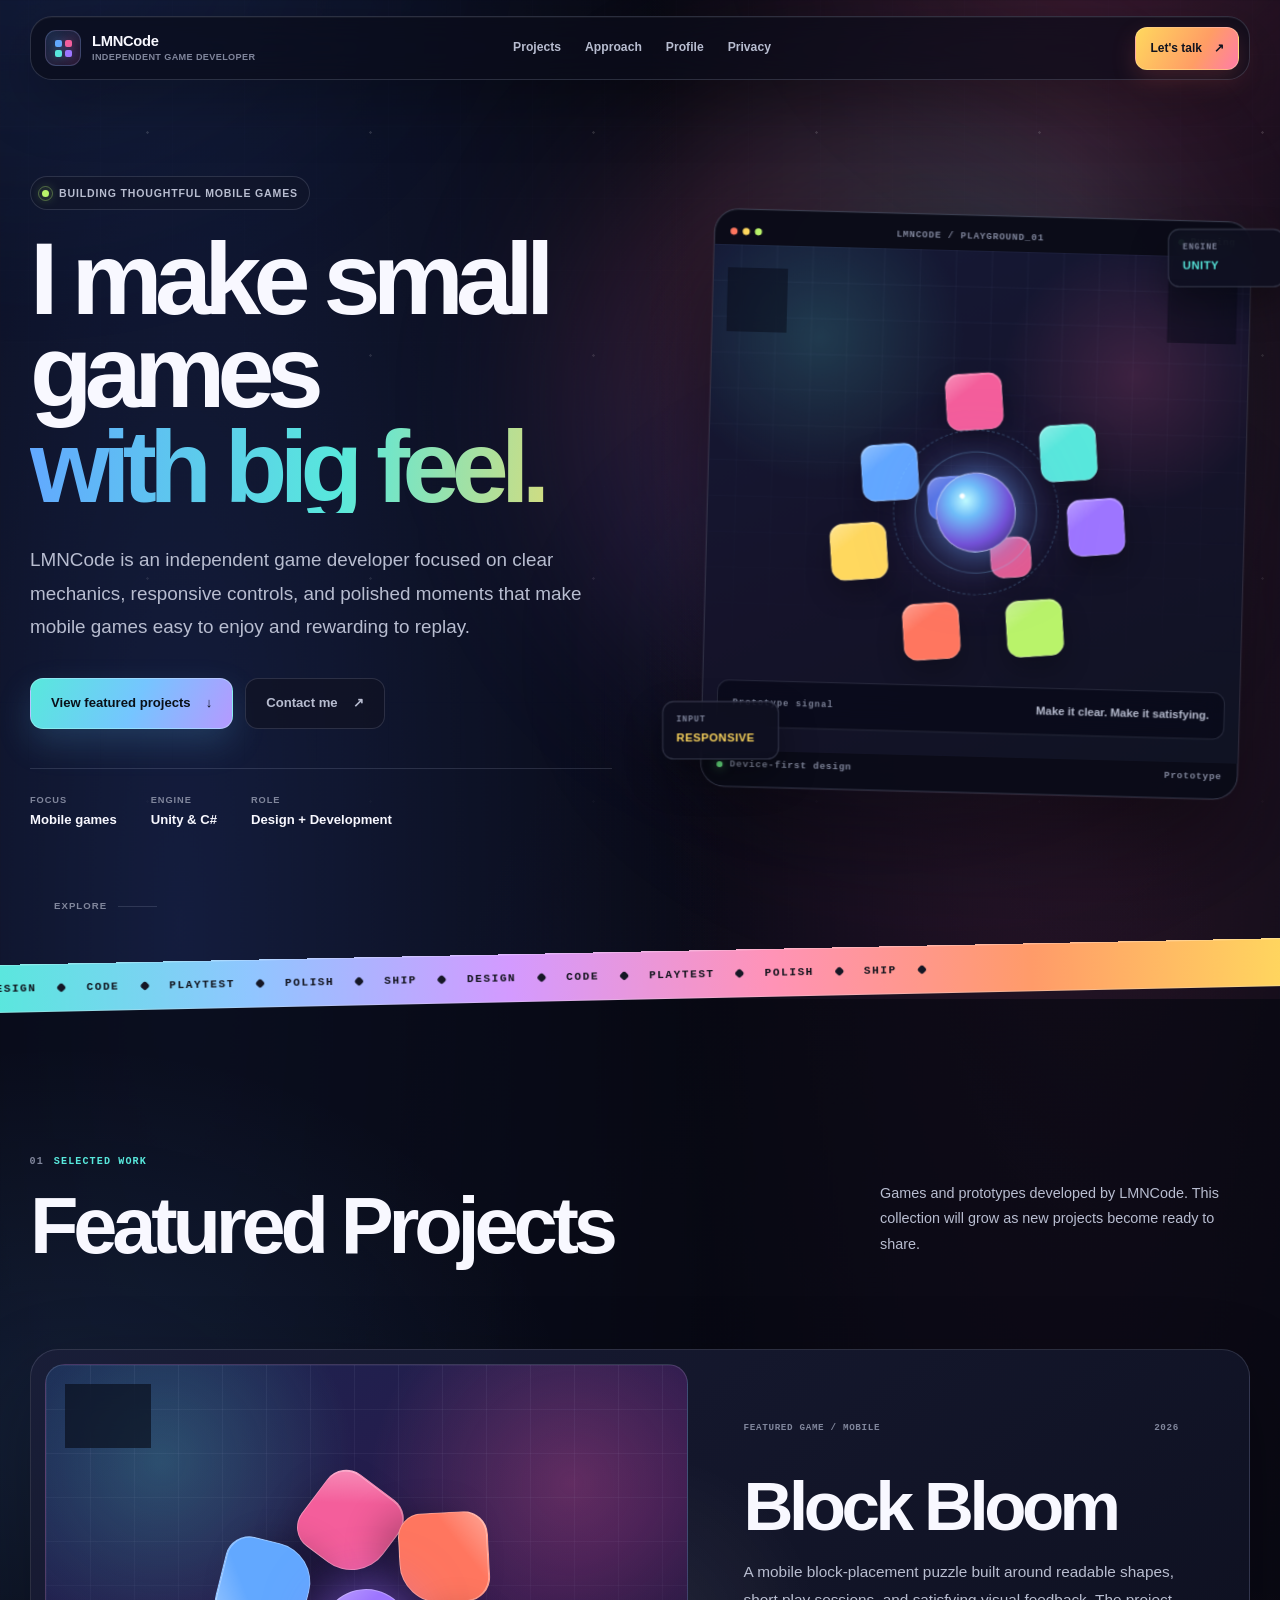
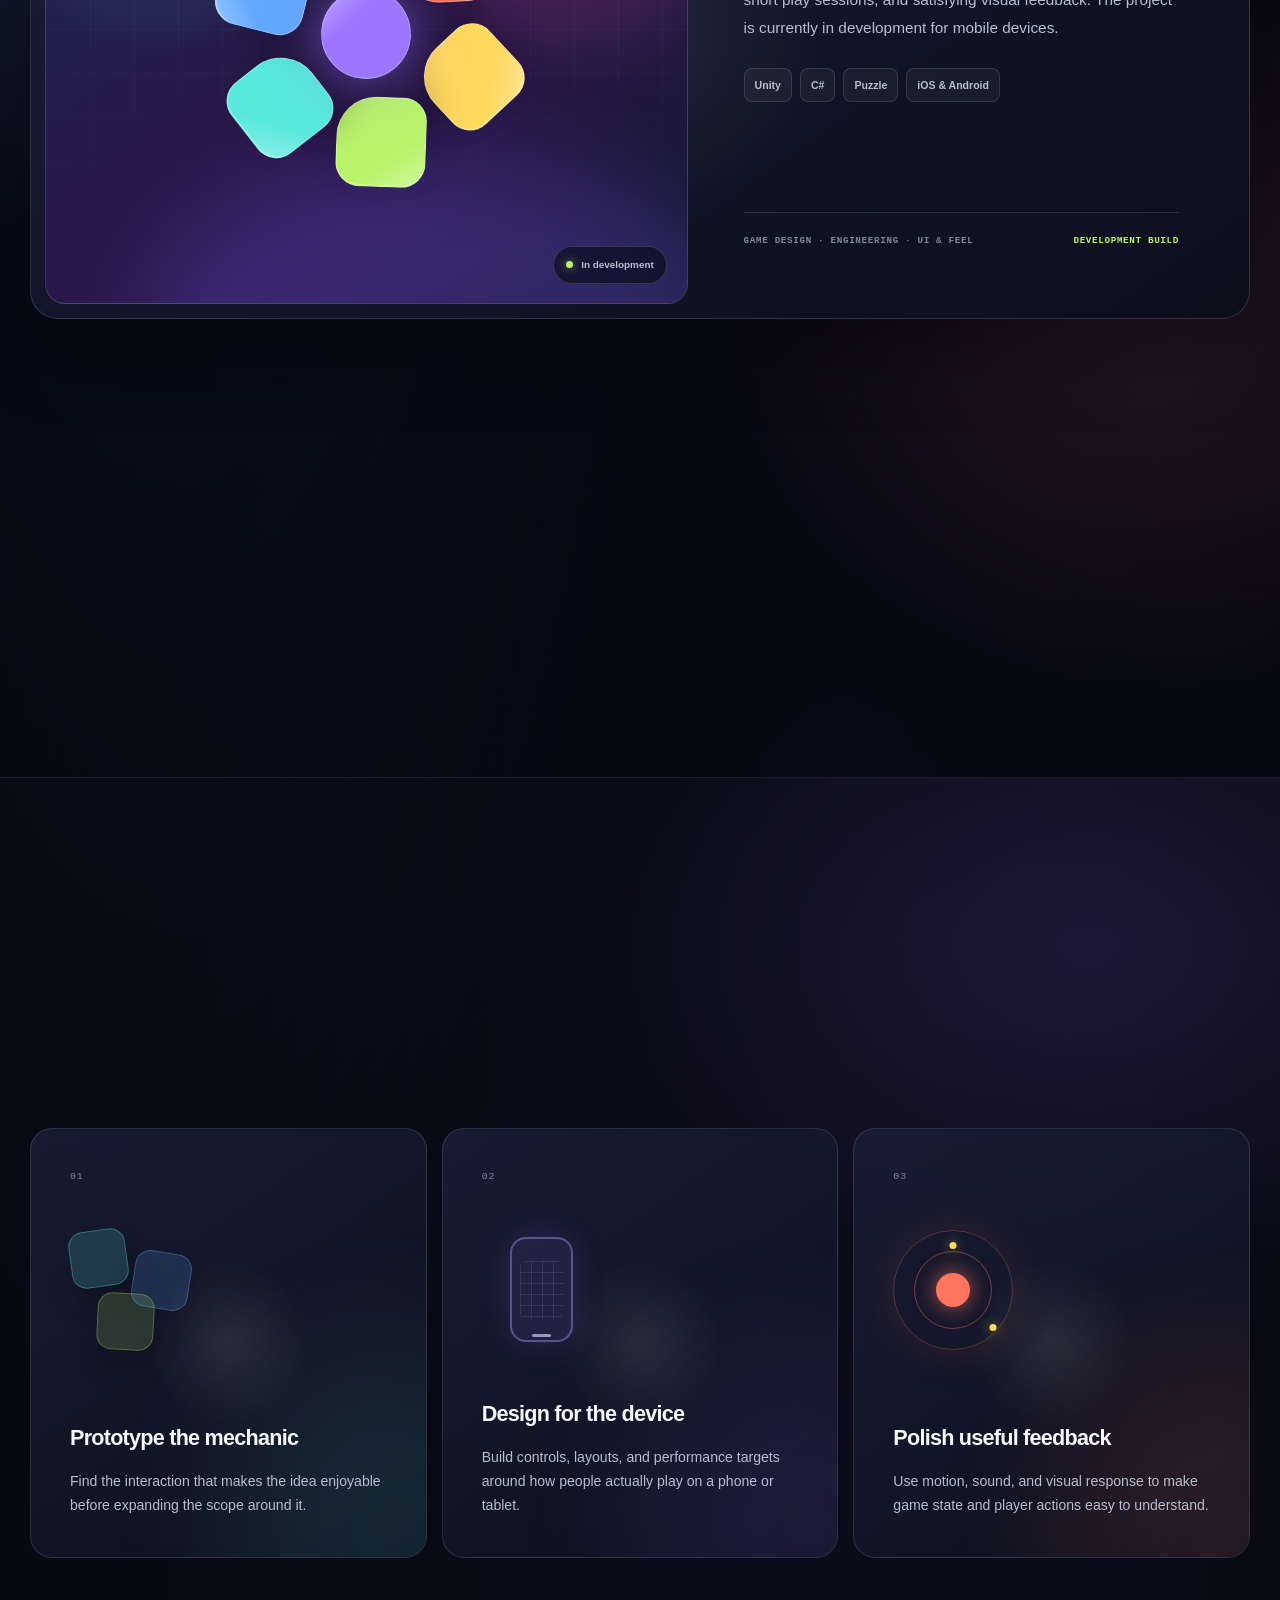
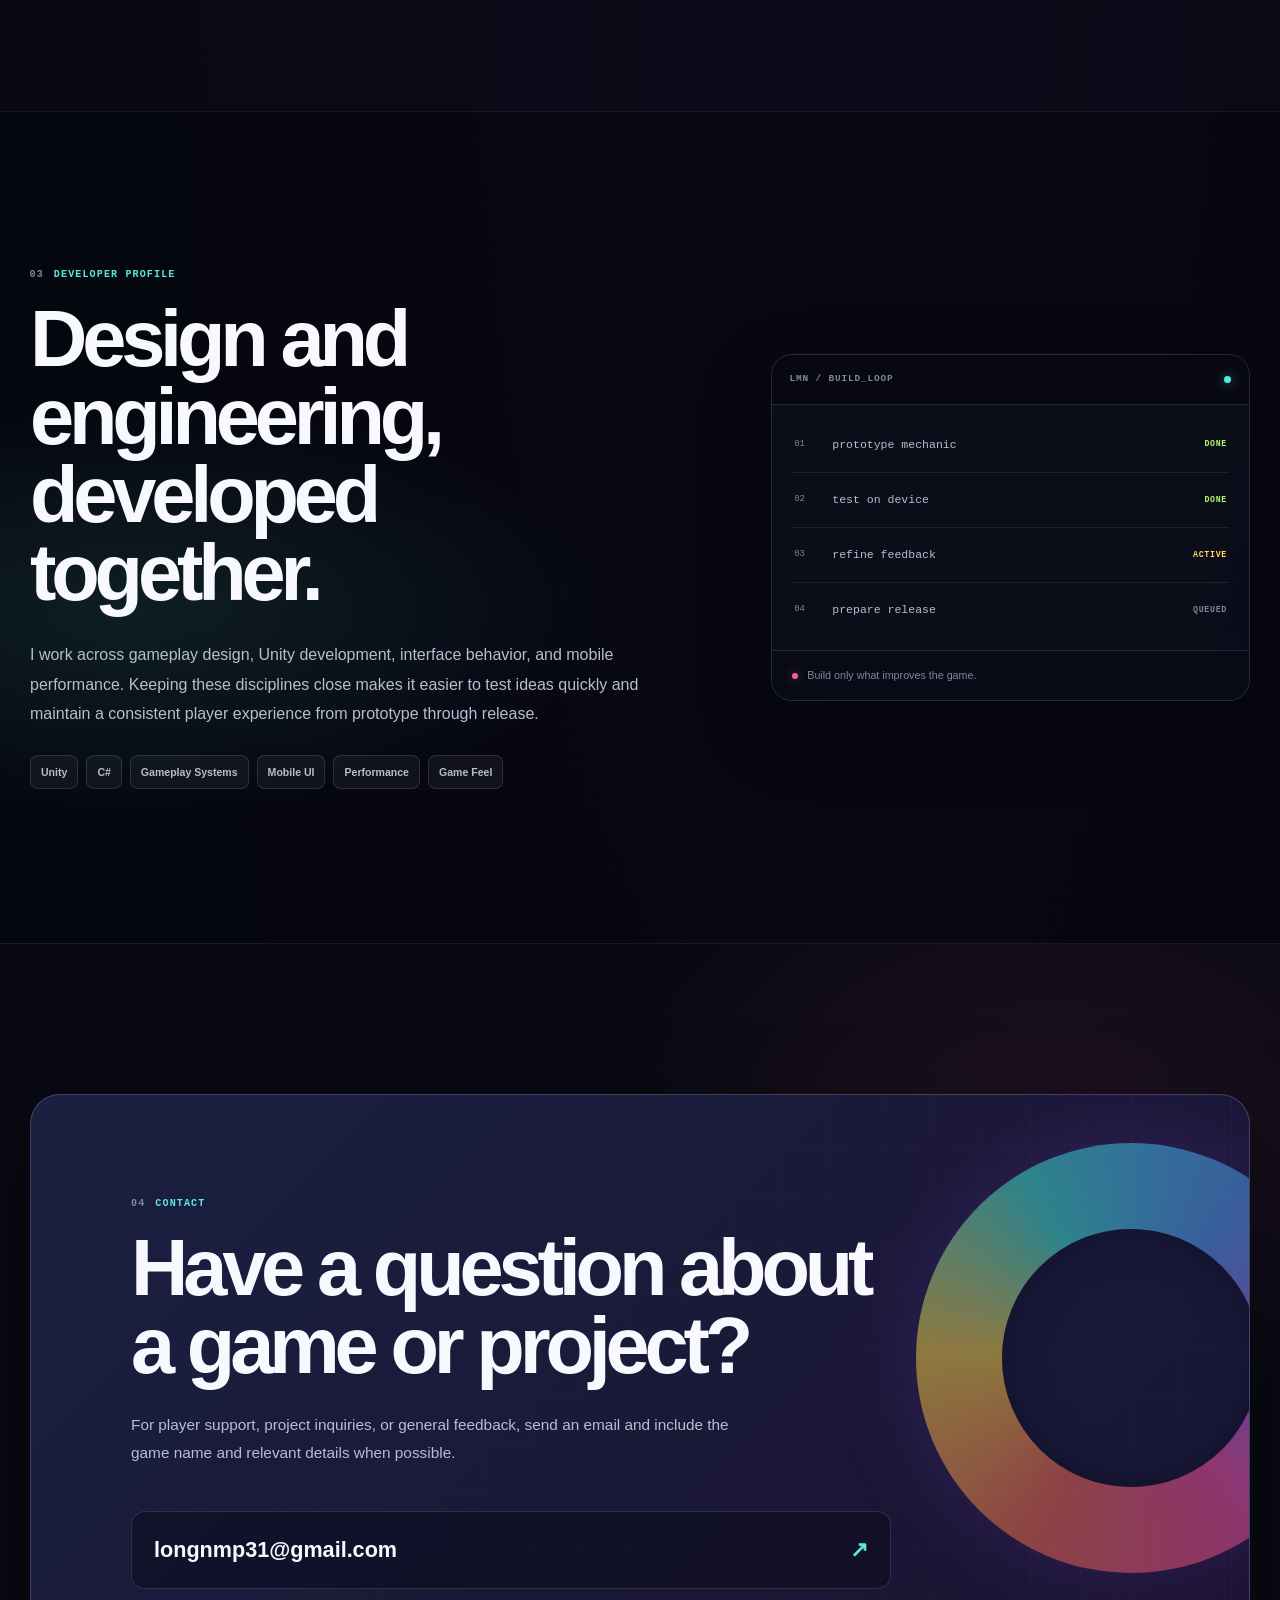
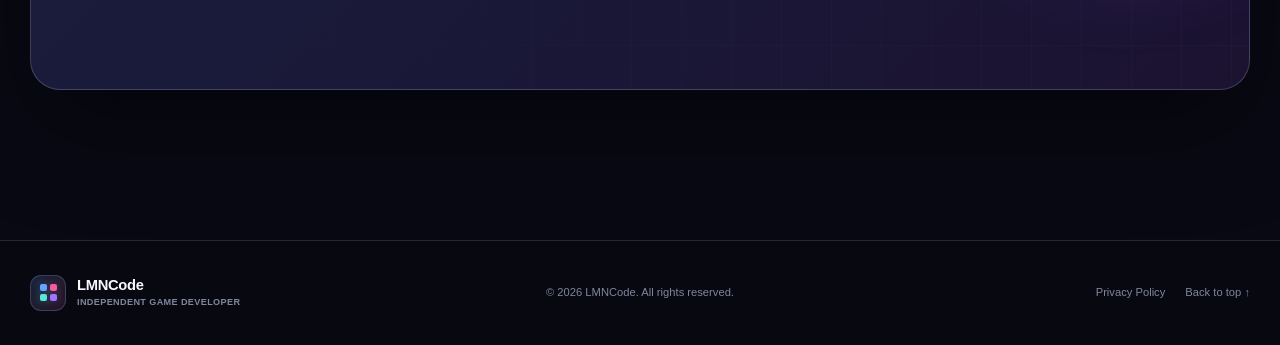
==== index.html @ 54b09374 "Add files via upload" ====
<!doctype html>
<html lang="en">
<head>
  <meta charset="utf-8">
  <meta name="viewport" content="width=device-width, initial-scale=1">
  <meta name="color-scheme" content="dark">
  <meta name="theme-color" content="#090a14">
  <meta name="robots" content="index, follow">

  <title>LMNCode | Independent Game Developer</title>
  <meta
    name="description"
    content="LMNCode is an independent game developer creating focused, polished mobile games with clear mechanics and responsive play."
  >

  <meta property="og:type" content="website">
  <meta property="og:site_name" content="LMNCode">
  <meta property="og:title" content="LMNCode | Independent Game Developer">
  <meta
    property="og:description"
    content="Independent mobile games built around clear mechanics, responsive controls, and thoughtful polish."
  >

  <link rel="stylesheet" href="./assets/css/site.css">
  <link rel="stylesheet" href="./assets/css/home.css">
  <script src="./assets/js/site.js"></script>
</head>
<body class="portfolio-page">
  <a class="skip-link" href="#main-content">Skip to main content</a>
  <div class="scroll-progress" aria-hidden="true"></div>

  <header class="portfolio-header">
    <div class="container portfolio-nav-shell">
      <a class="portfolio-brand" href="./index.html" aria-label="LMNCode home" aria-current="page">
        <span class="portfolio-brand-mark" aria-hidden="true">
          <i></i><i></i><i></i><i></i>
        </span>
        <span>
          <strong>LMNCode</strong>
          <small>Independent game developer</small>
        </span>
      </a>

      <nav class="portfolio-nav" aria-label="Main navigation">
        <a href="#projects">Projects</a>
        <a href="#approach">Approach</a>
        <a href="#profile">Profile</a>
        <a href="./privacy-policy.html">Privacy</a>
      </nav>

      <a class="nav-contact" href="mailto:longnmp31@gmail.com?subject=Hello%20LMNCode">
        Let's talk <span aria-hidden="true">↗</span>
      </a>
    </div>
  </header>

  <main id="main-content">
    <section class="portfolio-hero container" aria-labelledby="hero-title">
      <div class="portfolio-hero-copy">
        <p class="hero-kicker" data-reveal>
          <span aria-hidden="true"></span>
          Building thoughtful mobile games
        </p>

        <h1 id="hero-title" class="portfolio-title" data-reveal style="--delay: 70ms">
          <span>I make small games</span>
          <span class="title-accent">with big feel.</span>
        </h1>

        <p class="portfolio-intro" data-reveal style="--delay: 130ms">
          LMNCode is an independent game developer focused on clear mechanics,
          responsive controls, and polished moments that make mobile games easy
          to enjoy and rewarding to replay.
        </p>

        <div class="portfolio-actions" data-reveal style="--delay: 190ms">
          <a class="portfolio-button button-color" href="#projects">
            View featured projects <span aria-hidden="true">↓</span>
          </a>
          <a class="portfolio-button button-dark" href="mailto:longnmp31@gmail.com?subject=Hello%20LMNCode">
            Contact me <span aria-hidden="true">↗</span>
          </a>
        </div>

        <dl class="hero-facts" data-reveal style="--delay: 250ms">
          <div>
            <dt>Focus</dt>
            <dd>Mobile games</dd>
          </div>
          <div>
            <dt>Engine</dt>
            <dd>Unity &amp; C#</dd>
          </div>
          <div>
            <dt>Role</dt>
            <dd>Design + Development</dd>
          </div>
        </dl>
      </div>

      <div class="hero-playground" data-reveal="scale" data-tilt style="--delay: 110ms">
        <div class="playground-glow" aria-hidden="true"></div>
        <div class="game-window">
          <div class="game-window-bar">
            <div class="window-dots" aria-hidden="true"><i></i><i></i><i></i></div>
            <span>LMNCODE / PLAYGROUND_01</span>
            <span class="window-live"><i aria-hidden="true"></i> Running</span>
          </div>

          <div class="game-screen" data-parallax="0.42">
            <div class="game-grid" aria-hidden="true"></div>
            <div class="game-score">
              <span>LEVEL</span>
              <strong>01</strong>
            </div>
            <div class="game-combo">
              <span>FLOW</span>
              <strong>READY</strong>
            </div>

            <div class="block-field" aria-hidden="true">
              <i class="block block-a"></i>
              <i class="block block-b"></i>
              <i class="block block-c"></i>
              <i class="block block-d"></i>
              <i class="block block-e"></i>
              <i class="block block-f"></i>
              <i class="block block-g"></i>
              <i class="block block-h"></i>
              <i class="block block-i"></i>
              <i class="player-core"></i>
            </div>

            <div class="game-message">
              <span>Prototype signal</span>
              <strong>Make it clear. Make it satisfying.</strong>
            </div>
          </div>

          <div class="game-window-footer">
            <span><i class="footer-signal" aria-hidden="true"></i> Device-first design</span>
            <span>Prototype</span>
          </div>
        </div>

        <div class="floating-badge badge-unity" aria-hidden="true">
          <span>ENGINE</span><strong>UNITY</strong>
        </div>
        <div class="floating-badge badge-input" aria-hidden="true">
          <span>INPUT</span><strong>RESPONSIVE</strong>
        </div>
      </div>

      <a class="portfolio-scroll-cue" href="#projects" aria-label="Scroll to featured projects">
        <span>Explore</span><i aria-hidden="true"></i>
      </a>
    </section>

    <div class="motion-strip" aria-hidden="true">
      <div>
        <span>DESIGN</span><i></i><span>CODE</span><i></i><span>PLAYTEST</span><i></i><span>POLISH</span><i></i><span>SHIP</span><i></i>
        <span>DESIGN</span><i></i><span>CODE</span><i></i><span>PLAYTEST</span><i></i><span>POLISH</span><i></i><span>SHIP</span><i></i>
      </div>
    </div>

    <section id="projects" class="portfolio-section projects-section">
      <div class="container">
        <header class="portfolio-section-heading" data-reveal>
          <div>
            <p class="portfolio-section-label"><span>01</span> Selected work</p>
            <h2>Featured Projects</h2>
          </div>
          <p>
            Games and prototypes developed by LMNCode. This collection will grow
            as new projects become ready to share.
          </p>
        </header>

        <div class="projects-grid">
          <!--
            FEATURED PROJECT TEMPLATE:
            Duplicate a project-card block when a new game is ready, then update
            the title, description, tags, status, and destination link.
          -->
          <article class="project-card project-featured" data-reveal data-tilt>
            <div class="project-art block-bloom-art" aria-label="Abstract preview artwork for Block Bloom">
              <div class="project-art-grid" aria-hidden="true"></div>
              <div class="bloom-shape" aria-hidden="true">
                <i></i><i></i><i></i><i></i><i></i><i></i><i></i>
              </div>
              <div class="project-art-score" aria-hidden="true">
                <span>MODE</span><strong>CLASSIC</strong>
              </div>
              <div class="project-art-status"><i aria-hidden="true"></i> In development</div>
            </div>

            <div class="project-content">
              <div class="project-topline">
                <span>Featured game / Mobile</span>
                <span>2026</span>
              </div>
              <h3>Block Bloom</h3>
              <p>
                A mobile block-placement puzzle built around readable shapes,
                short play sessions, and satisfying visual feedback. The project
                is currently in development for mobile devices.
              </p>
              <ul class="project-tags" aria-label="Block Bloom technologies and genres">
                <li>Unity</li>
                <li>C#</li>
                <li>Puzzle</li>
                <li>iOS &amp; Android</li>
              </ul>
              <div class="project-footer">
                <span>Game design · Engineering · UI &amp; feel</span>
                <span class="project-state">Development build</span>
              </div>
            </div>
          </article>

          <article class="project-slot" data-reveal style="--delay: 100ms">
            <div class="slot-visual" aria-hidden="true">
              <span>+</span>
              <i></i><i></i><i></i>
            </div>
            <div>
              <p class="slot-label">Portfolio ready</p>
              <h3>Space for the next LMNCode game.</h3>
              <p>
                Future releases and prototypes can be added here using the same
                project structure, with artwork, store links, development status,
                and technology tags.
              </p>
            </div>
          </article>
        </div>
      </div>
    </section>

    <section id="approach" class="portfolio-section approach-section">
      <div class="container">
        <header class="portfolio-section-heading approach-heading" data-reveal>
          <div>
            <p class="portfolio-section-label"><span>02</span> Development approach</p>
            <h2>Play comes first.</h2>
          </div>
          <p>
            Features matter when they improve the player's understanding,
            control, or enjoyment—not simply because they can be added.
          </p>
        </header>

        <div class="principles-grid">
          <article class="principle-card card-cyan" data-reveal data-tilt>
            <span class="principle-number">01</span>
            <div class="principle-icon icon-prototype" aria-hidden="true"><i></i><i></i><i></i></div>
            <h3>Prototype the mechanic</h3>
            <p>
              Find the interaction that makes the idea enjoyable before expanding
              the scope around it.
            </p>
          </article>

          <article class="principle-card card-violet" data-reveal data-tilt style="--delay: 70ms">
            <span class="principle-number">02</span>
            <div class="principle-icon icon-device" aria-hidden="true"><i></i></div>
            <h3>Design for the device</h3>
            <p>
              Build controls, layouts, and performance targets around how people
              actually play on a phone or tablet.
            </p>
          </article>

          <article class="principle-card card-coral" data-reveal data-tilt style="--delay: 140ms">
            <span class="principle-number">03</span>
            <div class="principle-icon icon-feedback" aria-hidden="true"><i></i><i></i></div>
            <h3>Polish useful feedback</h3>
            <p>
              Use motion, sound, and visual response to make game state and player
              actions easy to understand.
            </p>
          </article>
        </div>
      </div>
    </section>

    <section id="profile" class="portfolio-section profile-section">
      <div class="container profile-layout">
        <div class="profile-copy" data-reveal>
          <p class="portfolio-section-label"><span>03</span> Developer profile</p>
          <h2>Design and engineering, developed together.</h2>
          <p>
            I work across gameplay design, Unity development, interface behavior,
            and mobile performance. Keeping these disciplines close makes it
            easier to test ideas quickly and maintain a consistent player
            experience from prototype through release.
          </p>
          <div class="toolkit" aria-label="Development toolkit">
            <span>Unity</span><span>C#</span><span>Gameplay Systems</span>
            <span>Mobile UI</span><span>Performance</span><span>Game Feel</span>
          </div>
        </div>

        <div class="build-console" data-reveal style="--delay: 100ms">
          <div class="console-bar">
            <span>LMN / BUILD_LOOP</span>
            <i aria-hidden="true"></i>
          </div>
          <ol>
            <li><span>01</span><code>prototype mechanic</code><strong>DONE</strong></li>
            <li><span>02</span><code>test on device</code><strong>DONE</strong></li>
            <li><span>03</span><code>refine feedback</code><strong>ACTIVE</strong></li>
            <li><span>04</span><code>prepare release</code><strong>QUEUED</strong></li>
          </ol>
          <p><i aria-hidden="true"></i> Build only what improves the game.</p>
        </div>
      </div>
    </section>

    <section class="portfolio-contact">
      <div class="container contact-panel" data-reveal="scale">
        <div class="contact-orb" aria-hidden="true" data-parallax="0.4"></div>
        <p class="portfolio-section-label"><span>04</span> Contact</p>
        <h2>Have a question about<br>a game or project?</h2>
        <p>
          For player support, project inquiries, or general feedback, send an
          email and include the game name and relevant details when possible.
        </p>
        <a href="mailto:longnmp31@gmail.com?subject=Hello%20LMNCode">
          <span>longnmp31@gmail.com</span><i aria-hidden="true">↗</i>
        </a>
      </div>
    </section>
  </main>

  <footer class="portfolio-footer">
    <div class="container portfolio-footer-inner">
      <a class="portfolio-brand footer-brand" href="./index.html" aria-label="LMNCode home">
        <span class="portfolio-brand-mark" aria-hidden="true"><i></i><i></i><i></i><i></i></span>
        <span><strong>LMNCode</strong><small>Independent game developer</small></span>
      </a>

      <p>&copy; 2026 LMNCode. All rights reserved.</p>

      <nav aria-label="Footer navigation">
        <a href="./privacy-policy.html">Privacy Policy</a>
        <a href="#main-content">Back to top ↑</a>
      </nav>
    </div>
  </footer>
</body>
</html>
---- assets/css/site.css ----
:root {
  --space: #050610;
  --space-deep: #080b1a;
  --surface: rgba(11, 15, 34, 0.86);
  --surface-strong: rgba(15, 20, 44, 0.94);
  --surface-hover: rgba(117, 139, 255, 0.11);
  --text: #f5f7ff;
  --text-soft: #bac3dc;
  --text-muted: #838da9;
  --line: rgba(166, 181, 226, 0.16);
  --line-bright: rgba(151, 171, 255, 0.3);
  --blue: #84a9ff;
  --blue-bright: #a9c2ff;
  --violet: #a888ff;
  --cyan: #70e8f5;
  --container: 1220px;
  --radius-lg: 28px;
  --radius-md: 16px;
  --shadow: 0 28px 80px rgba(0, 0, 0, 0.42);
}

*,
*::before,
*::after {
  box-sizing: border-box;
}

html {
  scroll-behavior: smooth;
}

body {
  position: relative;
  min-height: 100vh;
  margin: 0;
  color: var(--text);
  background:
    radial-gradient(ellipse at 10% 5%, rgba(104, 74, 221, 0.2), transparent 32rem),
    radial-gradient(ellipse at 90% 14%, rgba(38, 125, 216, 0.18), transparent 36rem),
    radial-gradient(ellipse at 60% 70%, rgba(92, 48, 173, 0.1), transparent 42rem),
    linear-gradient(145deg, var(--space) 0%, var(--space-deep) 48%, #070916 100%);
  font-family: Inter, ui-sans-serif, -apple-system, BlinkMacSystemFont, "Segoe UI", sans-serif;
  font-size: 16px;
  line-height: 1.75;
  text-rendering: optimizeLegibility;
  -webkit-font-smoothing: antialiased;
}

body::before,
body::after {
  position: fixed;
  inset: 0;
  z-index: -1;
  pointer-events: none;
  content: "";
}

body::before {
  opacity: 0.48;
  background-image:
    radial-gradient(circle, rgba(255, 255, 255, 0.78) 0 1px, transparent 1.4px),
    radial-gradient(circle, rgba(141, 190, 255, 0.62) 0 1px, transparent 1.5px),
    radial-gradient(circle, rgba(190, 153, 255, 0.5) 0 1.2px, transparent 1.7px);
  background-position: 24px 18px, 88px 72px, 142px 26px;
  background-size: 174px 174px, 231px 231px, 313px 313px;
  mask-image: linear-gradient(to bottom, #000 0%, rgba(0, 0, 0, 0.6) 45%, transparent 100%);
}

body::after {
  inset: -20%;
  opacity: 0.23;
  background:
    radial-gradient(ellipse at 28% 30%, rgba(144, 85, 255, 0.28), transparent 22%),
    radial-gradient(ellipse at 73% 18%, rgba(38, 188, 240, 0.19), transparent 20%);
  filter: blur(55px);
}

::selection {
  color: #ffffff;
  background: rgba(122, 99, 245, 0.88);
}

a {
  color: var(--blue-bright);
  text-underline-offset: 0.22em;
}

a:hover {
  color: var(--cyan);
}

a:focus-visible {
  outline: 3px solid rgba(112, 232, 245, 0.42);
  outline-offset: 4px;
  border-radius: 5px;
}

.container {
  width: min(calc(100% - 48px), var(--container));
  margin-inline: auto;
}

.skip-link {
  position: fixed;
  top: 12px;
  left: 12px;
  z-index: 100;
  padding: 10px 16px;
  color: #ffffff;
  background: #5b45c6;
  border-radius: 10px;
  transform: translateY(-160%);
  transition: transform 160ms ease;
}

.skip-link:focus {
  color: #ffffff;
  transform: translateY(0);
}

.site-header {
  position: sticky;
  top: 0;
  z-index: 20;
  background: rgba(5, 6, 16, 0.74);
  border-bottom: 1px solid var(--line);
  backdrop-filter: blur(20px) saturate(140%);
}

.header-inner {
  display: flex;
  align-items: center;
  justify-content: space-between;
  min-height: 74px;
}

.brand {
  display: inline-flex;
  align-items: center;
  gap: 12px;
  color: var(--text);
  font-size: 1rem;
  font-weight: 760;
  letter-spacing: -0.02em;
  text-decoration: none;
}

.brand:hover {
  color: var(--text);
}

.brand-mark {
  display: grid;
  width: 36px;
  height: 36px;
  place-items: center;
  color: #ffffff;
  background:
    linear-gradient(145deg, rgba(255, 255, 255, 0.18), transparent 45%),
    linear-gradient(135deg, #5578ef, #7f4fd3);
  border: 1px solid rgba(190, 207, 255, 0.34);
  border-radius: 11px;
  box-shadow:
    0 8px 24px rgba(70, 77, 220, 0.34),
    inset 0 1px 0 rgba(255, 255, 255, 0.24);
}

.header-label {
  color: var(--text-muted);
  font-size: 0.72rem;
  font-weight: 740;
  letter-spacing: 0.1em;
  text-transform: uppercase;
}

.legal-layout {
  display: grid;
  grid-template-columns: 270px minmax(0, 1fr);
  gap: clamp(40px, 6vw, 82px);
  align-items: start;
  padding-block: 76px 110px;
}

.legal-sidebar {
  position: sticky;
  top: 106px;
}

.sidebar-panel {
  padding: 24px;
  background:
    linear-gradient(160deg, rgba(29, 35, 72, 0.62), rgba(9, 13, 31, 0.82));
  border: 1px solid var(--line);
  border-radius: var(--radius-md);
  box-shadow: 0 18px 55px rgba(0, 0, 0, 0.24);
  backdrop-filter: blur(16px);
}

.sidebar-kicker,
.eyebrow {
  margin: 0;
  color: var(--cyan);
  font-size: 0.72rem;
  font-weight: 800;
  letter-spacing: 0.13em;
  text-transform: uppercase;
}

.document-navigation {
  margin-top: 25px;
}

.nav-group-title {
  margin: 0 0 10px;
  color: var(--text);
  font-size: 0.82rem;
  font-weight: 720;
}

.document-link {
  display: flex;
  gap: 11px;
  align-items: center;
  padding: 10px 12px;
  color: var(--text-soft);
  border: 1px solid transparent;
  border-radius: 10px;
  font-size: 0.9rem;
  font-weight: 650;
  text-decoration: none;
}

.document-link.is-active {
  color: #ffffff;
  background: linear-gradient(110deg, rgba(83, 102, 224, 0.3), rgba(130, 75, 199, 0.2));
  border-color: rgba(155, 175, 255, 0.2);
  box-shadow: inset 3px 0 0 var(--cyan);
}

.document-icon {
  position: relative;
  width: 13px;
  height: 16px;
  flex: 0 0 auto;
  border: 1.5px solid currentColor;
  border-radius: 2px;
  opacity: 0.82;
}

.document-icon::after {
  position: absolute;
  top: 3px;
  right: 2px;
  width: 5px;
  height: 1.5px;
  background: currentColor;
  box-shadow: 0 4px 0 currentColor, 0 8px 0 currentColor;
  content: "";
}

.page-navigation {
  margin-top: 30px;
  padding-top: 24px;
  border-top: 1px solid var(--line);
}

.page-navigation ol {
  display: grid;
  gap: 3px;
  margin: 0;
  padding: 0;
  list-style: none;
  counter-reset: page-nav;
}

.page-navigation li {
  counter-increment: page-nav;
}

.page-navigation a {
  display: grid;
  grid-template-columns: 22px minmax(0, 1fr);
  gap: 4px;
  align-items: baseline;
  padding: 5px 0;
  color: var(--text-muted);
  font-size: 0.78rem;
  line-height: 1.4;
  text-decoration: none;
}

.page-navigation a::before {
  color: rgba(139, 153, 192, 0.62);
  font-size: 0.64rem;
  content: counter(page-nav, decimal-leading-zero);
}

.page-navigation a:hover {
  color: var(--cyan);
}

.policy-document {
  min-width: 0;
  max-width: 860px;
  padding: clamp(32px, 5vw, 64px);
  background:
    linear-gradient(145deg, rgba(19, 25, 53, 0.88), rgba(8, 12, 28, 0.9));
  border: 1px solid var(--line);
  border-radius: var(--radius-lg);
  box-shadow: var(--shadow);
  backdrop-filter: blur(22px);
}

.breadcrumbs {
  display: flex;
  flex-wrap: wrap;
  gap: 10px;
  align-items: center;
  margin-bottom: 42px;
  color: var(--text-muted);
  font-size: 0.8rem;
}

.breadcrumbs span:last-child {
  color: var(--text-soft);
}

.breadcrumb-separator {
  color: rgba(153, 166, 205, 0.46);
}

.document-header {
  padding-bottom: 52px;
  border-bottom: 1px solid var(--line);
}

h1,
h2,
p,
li {
  overflow-wrap: break-word;
}

h1 {
  margin: 11px 0 24px;
  font-size: clamp(3rem, 7vw, 5rem);
  font-weight: 780;
  letter-spacing: -0.06em;
  line-height: 1;
}

.document-summary {
  max-width: 720px;
  margin: 0;
  color: var(--text-soft);
  font-size: clamp(1.06rem, 2vw, 1.2rem);
  line-height: 1.78;
}

.document-meta {
  display: flex;
  flex-wrap: wrap;
  gap: 24px 40px;
  margin: 34px 0 0;
}

.document-meta div {
  display: grid;
  gap: 1px;
}

.document-meta dt {
  color: var(--text-muted);
  font-size: 0.68rem;
  font-weight: 760;
  letter-spacing: 0.09em;
  text-transform: uppercase;
}

.document-meta dd {
  margin: 0;
  color: var(--text);
  font-size: 0.9rem;
  font-weight: 650;
}

.document-body {
  padding-top: 8px;
}

.policy-section {
  padding-block: 48px;
  border-bottom: 1px solid var(--line);
  scroll-margin-top: 102px;
}

.policy-section:last-child {
  padding-bottom: 0;
  border-bottom: 0;
}

.policy-section h2 {
  margin: 0 0 22px;
  color: var(--text);
  font-size: clamp(1.55rem, 3.2vw, 2.08rem);
  font-weight: 740;
  letter-spacing: -0.035em;
  line-height: 1.24;
}

.policy-section h2 span {
  color: var(--blue);
  font-variant-numeric: tabular-nums;
}

.policy-section p,
.policy-section li {
  color: var(--text-soft);
  font-size: 1.01rem;
  line-height: 1.82;
}

.policy-section p {
  margin: 0 0 16px;
}

.policy-section p:last-child {
  margin-bottom: 0;
}

.policy-section ul {
  display: grid;
  gap: 7px;
  margin: 18px 0 24px;
  padding-left: 1.4rem;
}

.policy-section li::marker {
  color: var(--cyan);
}

address {
  font-style: normal;
}

.contact-details {
  margin-top: 24px;
  padding: 22px 24px;
  background: rgba(92, 108, 205, 0.1);
  border: 1px solid var(--line-bright);
  border-radius: 14px;
}

.contact-details p,
.contact-details p:last-child {
  margin: 0;
}

.contact-details strong {
  color: var(--text);
}

.contact-details a {
  font-weight: 680;
}

.site-footer {
  border-top: 1px solid var(--line);
  background: rgba(4, 5, 13, 0.36);
}

.footer-inner {
  display: flex;
  justify-content: space-between;
  gap: 20px;
  padding-block: 30px;
  color: var(--text-muted);
  font-size: 0.82rem;
}

.footer-inner p {
  margin: 0;
}

.footer-inner a {
  color: var(--text-muted);
}

@media (max-width: 920px) {
  .legal-layout {
    grid-template-columns: 1fr;
    gap: 32px;
    padding-block: 56px 80px;
  }

  .legal-sidebar {
    position: static;
  }

  .sidebar-panel {
    display: grid;
    grid-template-columns: 1fr 2fr;
    gap: 26px;
    align-items: start;
  }

  .sidebar-kicker {
    grid-column: 1 / -1;
  }

  .document-navigation,
  .page-navigation {
    margin-top: 0;
  }

  .page-navigation {
    padding-top: 0;
    padding-left: 26px;
    border-top: 0;
    border-left: 1px solid var(--line);
  }

  .page-navigation ol {
    grid-template-columns: repeat(2, minmax(0, 1fr));
    column-gap: 18px;
  }

  .policy-document {
    max-width: none;
  }
}

@media (max-width: 620px) {
  .container {
    width: min(calc(100% - 28px), var(--container));
  }

  .header-inner {
    min-height: 66px;
  }

  .header-label {
    display: none;
  }

  .legal-layout {
    padding-block: 34px 60px;
  }

  .sidebar-panel {
    grid-template-columns: 1fr;
    gap: 22px;
    padding: 20px;
  }

  .sidebar-kicker {
    grid-column: auto;
  }

  .page-navigation {
    padding-top: 20px;
    padding-left: 0;
    border-top: 1px solid var(--line);
    border-left: 0;
  }

  .page-navigation ol {
    grid-template-columns: 1fr;
  }

  .policy-document {
    padding: 28px 22px;
    border-radius: 20px;
  }

  .breadcrumbs {
    margin-bottom: 30px;
  }

  .document-header {
    padding-bottom: 40px;
  }

  h1 {
    font-size: clamp(2.75rem, 16vw, 4rem);
  }

  .policy-section {
    padding-block: 38px;
  }

  .policy-section p,
  .policy-section li {
    font-size: 0.98rem;
  }

  .contact-details {
    padding: 20px;
  }

  .footer-inner {
    align-items: flex-start;
    flex-direction: column;
  }
}

@media (prefers-reduced-motion: reduce) {
  html {
    scroll-behavior: auto;
  }

  *,
  *::before,
  *::after {
    transition-duration: 0.01ms !important;
    animation-duration: 0.01ms !important;
    animation-iteration-count: 1 !important;
  }
}

@media print {
  :root {
    --text: #10131c;
    --text-soft: #303641;
    --text-muted: #5b626e;
    --line: #d9dde5;
    --blue: #273e8f;
  }

  body {
    color: var(--text);
    background: #ffffff;
    font-size: 11pt;
  }

  body::before,
  body::after,
  .site-header,
  .legal-sidebar,
  .site-footer,
  .skip-link {
    display: none;
  }

  .legal-layout {
    display: block;
    width: 100%;
    padding: 0;
  }

  .policy-document {
    max-width: none;
    padding: 0;
    background: #ffffff;
    border: 0;
    box-shadow: none;
  }

  .policy-section {
    break-inside: avoid;
  }

  .contact-details {
    background: #f5f6f8;
  }
}

/* ================================================================
   LMNCode homepage
   ================================================================ */

.home-page {
  overflow-x: hidden;
}

.home-page::before {
  opacity: 0.62;
  mask-image: linear-gradient(to bottom, #000 0%, rgba(0, 0, 0, 0.78) 66%, transparent 100%);
}

.scroll-progress {
  position: fixed;
  top: 0;
  left: 0;
  z-index: 60;
  width: 100%;
  height: 2px;
  background: linear-gradient(90deg, var(--cyan), var(--blue), var(--violet));
  box-shadow: 0 0 15px rgba(112, 232, 245, 0.58);
  pointer-events: none;
  transform: scaleX(var(--scroll-progress, 0));
  transform-origin: left center;
}

.home-header .header-inner {
  gap: 28px;
}

.site-nav {
  display: flex;
  gap: 8px;
  align-items: center;
}

.site-nav a {
  padding: 8px 12px;
  color: var(--text-muted);
  border-radius: 9px;
  font-size: 0.82rem;
  font-weight: 650;
  text-decoration: none;
  transition:
    color 180ms ease,
    background-color 180ms ease,
    transform 180ms ease;
}

.site-nav a:hover {
  color: var(--text);
  background: rgba(255, 255, 255, 0.045);
}

.site-nav .nav-primary {
  margin-left: 4px;
  padding-inline: 16px;
  color: #f8fbff;
  background: rgba(117, 139, 255, 0.14);
  border: 1px solid rgba(154, 177, 255, 0.24);
}

.site-nav .nav-primary:hover {
  color: #ffffff;
  background: rgba(117, 139, 255, 0.23);
  transform: translateY(-1px);
}

.home-hero {
  position: relative;
  display: grid;
  grid-template-columns: minmax(0, 1.04fr) minmax(390px, 0.96fr);
  gap: clamp(38px, 6vw, 92px);
  align-items: center;
  min-height: calc(100svh - 74px);
  padding-block: 92px 112px;
}

.home-hero::before {
  position: absolute;
  top: 11%;
  left: 42%;
  z-index: -1;
  width: 28rem;
  height: 28rem;
  background: rgba(79, 86, 226, 0.12);
  border-radius: 50%;
  filter: blur(80px);
  content: "";
}

.hero-content {
  position: relative;
  z-index: 2;
  max-width: 710px;
}

.hero-eyebrow {
  display: flex;
  gap: 10px;
  align-items: center;
  width: fit-content;
  margin: 0 0 24px;
  color: var(--text-soft);
  font-size: 0.74rem;
  font-weight: 760;
  letter-spacing: 0.12em;
  text-transform: uppercase;
}

.status-dot {
  position: relative;
  width: 8px;
  height: 8px;
  background: var(--cyan);
  border-radius: 50%;
  box-shadow: 0 0 14px rgba(112, 232, 245, 0.9);
}

.status-dot::after {
  position: absolute;
  inset: -5px;
  border: 1px solid rgba(112, 232, 245, 0.36);
  border-radius: inherit;
  content: "";
  animation: status-pulse 2.4s ease-out infinite;
}

.hero-title {
  display: grid;
  gap: 0.05em;
  margin: 0;
  font-size: clamp(3.8rem, 8.1vw, 7.5rem);
  font-weight: 790;
  letter-spacing: -0.075em;
  line-height: 0.9;
}

.hero-title span {
  display: block;
}

.gradient-text {
  width: fit-content;
  padding-right: 0.06em;
  color: transparent;
  background: linear-gradient(100deg, #f6f8ff 4%, #9dc1ff 38%, #a891ff 72%, #70e8f5 110%);
  background-clip: text;
  -webkit-background-clip: text;
}

.hero-description {
  max-width: 620px;
  margin: 31px 0 0;
  color: var(--text-soft);
  font-size: clamp(1.04rem, 1.8vw, 1.2rem);
  line-height: 1.76;
}

.hero-actions {
  display: flex;
  flex-wrap: wrap;
  gap: 12px;
  margin-top: 34px;
}

.button {
  display: inline-flex;
  gap: 15px;
  align-items: center;
  justify-content: center;
  min-height: 49px;
  padding: 10px 20px;
  border-radius: 12px;
  font-size: 0.86rem;
  font-weight: 720;
  text-decoration: none;
  transition:
    color 200ms ease,
    border-color 200ms ease,
    background-color 200ms ease,
    box-shadow 200ms ease,
    transform 200ms ease;
}

.button-primary {
  color: #ffffff;
  background:
    linear-gradient(120deg, rgba(255, 255, 255, 0.14), transparent 48%),
    linear-gradient(110deg, #526fe0, #7449bd);
  border: 1px solid rgba(190, 206, 255, 0.3);
  box-shadow: 0 14px 36px rgba(74, 78, 209, 0.3);
}

.button-primary:hover {
  color: #ffffff;
  box-shadow: 0 18px 42px rgba(74, 78, 209, 0.42);
  transform: translateY(-2px);
}

.button-quiet {
  color: var(--text-soft);
  background: rgba(255, 255, 255, 0.035);
  border: 1px solid var(--line);
}

.button-quiet:hover {
  color: var(--text);
  background: rgba(255, 255, 255, 0.065);
  border-color: var(--line-bright);
  transform: translateY(-2px);
}

.hero-signals {
  display: flex;
  flex-wrap: wrap;
  gap: 12px 24px;
  margin: 39px 0 0;
  padding: 22px 0 0;
  border-top: 1px solid var(--line);
  list-style: none;
}

.hero-signals li {
  position: relative;
  padding-left: 13px;
  color: var(--text-muted);
  font-size: 0.72rem;
  font-weight: 690;
  letter-spacing: 0.06em;
  text-transform: uppercase;
}

.hero-signals li::before {
  position: absolute;
  top: 0.67em;
  left: 0;
  width: 4px;
  height: 4px;
  background: var(--blue);
  border-radius: 50%;
  content: "";
}

.hero-visual {
  position: relative;
  display: grid;
  min-height: 590px;
  place-items: center;
}

.gravity-stage {
  --parallax-y: 0px;
  position: relative;
  width: min(100%, 560px);
  aspect-ratio: 1;
  transform: translate3d(0, var(--parallax-y), 0);
  transition: transform 90ms linear;
}

.space-grid {
  position: absolute;
  inset: 4%;
  overflow: hidden;
  background-image:
    linear-gradient(rgba(128, 151, 219, 0.08) 1px, transparent 1px),
    linear-gradient(90deg, rgba(128, 151, 219, 0.08) 1px, transparent 1px);
  background-size: 38px 38px;
  border: 1px solid rgba(148, 169, 230, 0.1);
  border-radius: 50%;
  mask-image: radial-gradient(circle, #000 18%, rgba(0, 0, 0, 0.78) 52%, transparent 74%);
  transform: perspective(600px) rotateX(64deg) translateY(24%);
  animation: grid-drift 12s linear infinite;
}

.gravity-stage::before,
.gravity-stage::after {
  position: absolute;
  inset: 12%;
  border-radius: 50%;
  pointer-events: none;
  content: "";
}

.gravity-stage::before {
  background: radial-gradient(circle, rgba(76, 102, 225, 0.22), rgba(110, 72, 207, 0.08) 44%, transparent 70%);
  filter: blur(22px);
  animation: nebula-breathe 6s ease-in-out infinite;
}

.gravity-stage::after {
  inset: 23%;
  border: 1px solid rgba(163, 188, 255, 0.11);
  box-shadow:
    0 0 65px rgba(82, 104, 229, 0.22),
    inset 0 0 65px rgba(102, 74, 205, 0.18);
}

.orbit {
  position: absolute;
  top: 50%;
  left: 50%;
  border: 1px solid rgba(160, 179, 237, 0.24);
  border-radius: 50%;
  transform-style: preserve-3d;
}

.orbit-one {
  width: 76%;
  height: 42%;
  margin: -21% 0 0 -38%;
  transform: rotate(-17deg);
  animation: orbit-one-spin 15s linear infinite;
}

.orbit-two {
  width: 60%;
  height: 75%;
  margin: -37.5% 0 0 -30%;
  border-color: rgba(119, 225, 242, 0.19);
  transform: rotate(38deg);
  animation: orbit-two-spin 19s linear infinite reverse;
}

.orbit-three {
  width: 88%;
  height: 88%;
  margin: -44% 0 0 -44%;
  border-style: dashed;
  border-color: rgba(162, 128, 237, 0.14);
  animation: orbit-three-spin 30s linear infinite;
}

.satellite {
  position: absolute;
  top: 50%;
  left: -4px;
  width: 8px;
  height: 8px;
  background: var(--cyan);
  border: 2px solid #d8fbff;
  border-radius: 50%;
  box-shadow: 0 0 18px rgba(112, 232, 245, 0.95);
}

.satellite-two {
  top: auto;
  right: 9%;
  bottom: 6%;
  left: auto;
  background: var(--violet);
  border-color: #ecddff;
  box-shadow: 0 0 18px rgba(168, 136, 255, 0.9);
}

.satellite-three {
  top: 8%;
  right: 19%;
  left: auto;
  width: 6px;
  height: 6px;
  background: var(--blue);
  border: 0;
  box-shadow: 0 0 16px rgba(132, 169, 255, 0.9);
}

.gravity-core {
  position: absolute;
  top: 50%;
  left: 50%;
  display: grid;
  width: 154px;
  height: 154px;
  margin: -77px 0 0 -77px;
  overflow: hidden;
  place-items: center;
  background:
    radial-gradient(circle at 32% 26%, rgba(255, 255, 255, 0.94), transparent 4%),
    radial-gradient(circle at 34% 30%, #b9cfff 0%, #667fea 24%, #4633a1 60%, #111431 100%);
  border: 1px solid rgba(203, 215, 255, 0.44);
  border-radius: 50%;
  box-shadow:
    0 0 45px rgba(84, 101, 225, 0.52),
    0 0 110px rgba(104, 65, 209, 0.3),
    inset -20px -25px 40px rgba(4, 6, 21, 0.52),
    inset 10px 12px 22px rgba(255, 255, 255, 0.14);
  animation: core-float 5.8s ease-in-out infinite;
}

.core-shine {
  position: absolute;
  top: -12%;
  left: -22%;
  width: 90%;
  height: 55%;
  background: rgba(255, 255, 255, 0.12);
  border-radius: 50%;
  filter: blur(9px);
  transform: rotate(-30deg);
}

.core-label {
  position: relative;
  z-index: 1;
  color: rgba(255, 255, 255, 0.93);
  font-size: 1.18rem;
  font-weight: 820;
  letter-spacing: 0.12em;
  text-shadow: 0 2px 12px rgba(8, 9, 25, 0.5);
}

.signal-card {
  position: absolute;
  display: grid;
  gap: 1px;
  min-width: 126px;
  padding: 11px 14px;
  background: rgba(11, 16, 38, 0.76);
  border: 1px solid rgba(159, 179, 241, 0.2);
  border-radius: 11px;
  box-shadow: 0 14px 36px rgba(0, 0, 0, 0.28);
  backdrop-filter: blur(12px);
}

.signal-card span {
  color: var(--text-muted);
  font-size: 0.56rem;
  font-weight: 760;
  letter-spacing: 0.12em;
  text-transform: uppercase;
}

.signal-card strong {
  color: var(--text);
  font-size: 0.76rem;
  font-weight: 680;
}

.signal-card-one {
  top: 14%;
  left: 4%;
  animation: signal-float 5s ease-in-out infinite;
}

.signal-card-two {
  top: 48%;
  right: -1%;
  animation: signal-float 5.8s ease-in-out -2s infinite;
}

.signal-card-three {
  bottom: 11%;
  left: 15%;
  animation: signal-float 6.4s ease-in-out -1.2s infinite;
}

.scroll-cue {
  position: absolute;
  bottom: 34px;
  left: 24px;
  display: flex;
  gap: 12px;
  align-items: center;
  color: var(--text-muted);
  font-size: 0.65rem;
  font-weight: 690;
  letter-spacing: 0.08em;
  text-decoration: none;
  text-transform: uppercase;
}

.scroll-cue i {
  position: relative;
  display: block;
  width: 34px;
  height: 1px;
  overflow: hidden;
  background: rgba(166, 181, 226, 0.2);
}

.scroll-cue i::after {
  position: absolute;
  inset: 0;
  background: linear-gradient(90deg, transparent, var(--cyan), transparent);
  content: "";
  animation: cue-travel 2.2s ease-in-out infinite;
  transform: translateX(-100%);
}

.home-section {
  position: relative;
  padding-block: clamp(95px, 12vw, 158px);
}

.home-section + .home-section {
  border-top: 1px solid rgba(166, 181, 226, 0.08);
}

.section-heading {
  max-width: 850px;
  margin-bottom: clamp(52px, 7vw, 82px);
}

.section-index,
.card-label {
  margin: 0 0 17px;
  color: var(--cyan);
  font-size: 0.68rem;
  font-weight: 800;
  letter-spacing: 0.13em;
  text-transform: uppercase;
}

.section-heading h2,
.transmission-panel h2,
.home-cta a {
  margin: 0;
  color: var(--text);
  font-size: clamp(2.7rem, 6vw, 5.3rem);
  font-weight: 760;
  letter-spacing: -0.06em;
  line-height: 1.02;
}

.vision-section {
  background:
    radial-gradient(ellipse at 10% 54%, rgba(70, 96, 208, 0.12), transparent 30rem),
    linear-gradient(180deg, rgba(10, 13, 29, 0.3), rgba(6, 8, 19, 0.62));
}

.vision-layout {
  display: grid;
  grid-template-columns: minmax(0, 0.95fr) minmax(340px, 0.75fr);
  gap: clamp(48px, 9vw, 128px);
  align-items: start;
}

.vision-statement {
  margin: 0;
  color: var(--text);
  font-size: clamp(1.75rem, 3.6vw, 3.1rem);
  font-weight: 650;
  letter-spacing: -0.04em;
  line-height: 1.25;
}

.vision-statement::before {
  display: block;
  width: 48px;
  height: 3px;
  margin-bottom: 28px;
  background: linear-gradient(90deg, var(--cyan), var(--violet));
  border-radius: 999px;
  box-shadow: 0 0 18px rgba(112, 232, 245, 0.35);
  content: "";
}

.vision-copy {
  padding-left: 28px;
  border-left: 1px solid var(--line-bright);
}

.vision-copy p {
  margin: 0 0 18px;
  color: var(--text-soft);
  font-size: 1.02rem;
  line-height: 1.85;
}

.vision-copy p:last-child {
  margin-bottom: 0;
}

.craft-section {
  background: rgba(4, 6, 15, 0.28);
}

.section-heading-row {
  display: flex;
  max-width: none;
  gap: 50px;
  align-items: end;
  justify-content: space-between;
}

.section-heading-row > div {
  max-width: 780px;
}

.section-heading-row > p {
  max-width: 300px;
  margin: 0 0 9px;
  color: var(--text-muted);
  font-size: 0.9rem;
  line-height: 1.7;
}

.craft-grid {
  display: grid;
  grid-template-columns: repeat(2, minmax(0, 1fr));
  gap: 16px;
}

.craft-card {
  position: relative;
  display: flex;
  min-height: 340px;
  padding: clamp(27px, 4vw, 42px);
  overflow: hidden;
  flex-direction: column;
  justify-content: space-between;
  background:
    linear-gradient(145deg, rgba(25, 31, 61, 0.78), rgba(10, 14, 31, 0.88));
  border: 1px solid var(--line);
  border-radius: 20px;
  box-shadow: 0 18px 46px rgba(0, 0, 0, 0.16);
  transition:
    border-color 250ms ease,
    box-shadow 250ms ease,
    transform 250ms ease;
}

.craft-card:hover {
  border-color: var(--line-bright);
  box-shadow: 0 24px 64px rgba(0, 0, 0, 0.28);
  transform: translateY(-4px);
}

.craft-card::before {
  position: absolute;
  inset: 0;
  opacity: 0;
  background: radial-gradient(circle at 78% 14%, rgba(103, 126, 234, 0.15), transparent 42%);
  content: "";
  transition: opacity 250ms ease;
}

.craft-card:hover::before {
  opacity: 1;
}

.craft-card > * {
  position: relative;
  z-index: 1;
}

.craft-card-featured {
  grid-row: span 2;
  min-height: 696px;
  background:
    radial-gradient(circle at 60% 28%, rgba(79, 103, 224, 0.2), transparent 38%),
    linear-gradient(145deg, rgba(28, 35, 71, 0.92), rgba(9, 13, 31, 0.94));
}

.craft-card-wide {
  display: grid;
  grid-column: 1 / -1;
  grid-template-columns: minmax(0, 1.4fr) minmax(220px, 0.6fr);
  gap: 45px;
  align-items: end;
  min-height: 300px;
}

.card-number {
  align-self: flex-start;
  color: rgba(173, 187, 228, 0.48);
  font-size: 0.68rem;
  font-weight: 760;
  letter-spacing: 0.1em;
}

.craft-card h3 {
  max-width: 520px;
  margin: 0 0 15px;
  color: var(--text);
  font-size: clamp(1.55rem, 3.1vw, 2.35rem);
  font-weight: 710;
  letter-spacing: -0.04em;
  line-height: 1.15;
}

.craft-card p:last-child {
  max-width: 570px;
  margin: 0;
  color: var(--text-soft);
  font-size: 0.92rem;
  line-height: 1.75;
}

.card-orbit {
  position: absolute;
  top: 12%;
  left: 50%;
  width: 330px;
  height: 330px;
  margin-left: -165px;
  border: 1px solid rgba(151, 173, 243, 0.2);
  border-radius: 50%;
  box-shadow:
    0 0 75px rgba(73, 96, 216, 0.18),
    inset 0 0 65px rgba(83, 63, 188, 0.12);
  animation: orbit-three-spin 24s linear infinite;
}

.card-orbit::before,
.card-orbit::after {
  position: absolute;
  inset: 18%;
  border: 1px dashed rgba(119, 224, 242, 0.17);
  border-radius: inherit;
  content: "";
}

.card-orbit::after {
  inset: 37%;
  background: radial-gradient(circle at 35% 30%, #b9d2ff, #5d69df 38%, #2a225c 78%);
  border: 1px solid rgba(199, 214, 255, 0.28);
  box-shadow: 0 0 38px rgba(80, 104, 225, 0.42);
}

.card-orbit i {
  position: absolute;
  top: 12%;
  left: 12%;
  width: 8px;
  height: 8px;
  background: var(--cyan);
  border-radius: 50%;
  box-shadow: 0 0 16px var(--cyan);
}

.code-signal {
  display: flex;
  gap: 10px;
  align-items: end;
  height: 112px;
  padding: 16px;
  background: rgba(4, 7, 20, 0.44);
  border: 1px solid rgba(151, 173, 243, 0.15);
  border-radius: 13px;
}

.code-signal span {
  width: 100%;
  height: var(--level);
  background: linear-gradient(to top, rgba(91, 87, 212, 0.34), var(--cyan));
  border-radius: 4px 4px 2px 2px;
  box-shadow: 0 0 13px rgba(112, 232, 245, 0.16);
  transform-origin: bottom;
  animation: signal-level 3.2s ease-in-out infinite alternate;
}

.code-signal span:nth-child(2n) {
  animation-delay: -1.2s;
}

.code-signal span:nth-child(3n) {
  animation-delay: -2.1s;
}

.process-section {
  background:
    radial-gradient(ellipse at 86% 56%, rgba(106, 65, 193, 0.1), transparent 32rem),
    rgba(8, 10, 23, 0.46);
}

.process-list {
  display: grid;
  grid-template-columns: repeat(4, minmax(0, 1fr));
  margin: 0;
  padding: 0;
  border-top: 1px solid var(--line);
  list-style: none;
}

.process-list li {
  position: relative;
  min-height: 245px;
  padding: 30px 28px 24px 0;
  border-right: 1px solid var(--line);
}

.process-list li:not(:first-child) {
  padding-left: 28px;
}

.process-list li:last-child {
  padding-right: 0;
  border-right: 0;
}

.process-list li::before {
  position: absolute;
  top: -5px;
  left: 0;
  width: 9px;
  height: 9px;
  background: var(--space-deep);
  border: 2px solid var(--blue);
  border-radius: 50%;
  box-shadow: 0 0 13px rgba(132, 169, 255, 0.64);
  content: "";
}

.process-list li:not(:first-child)::before {
  left: 28px;
}

.process-list span {
  color: var(--text-muted);
  font-size: 0.64rem;
  font-weight: 780;
  letter-spacing: 0.1em;
}

.process-list h3 {
  margin: 44px 0 12px;
  color: var(--text);
  font-size: 1.25rem;
  font-weight: 700;
  letter-spacing: -0.03em;
}

.process-list p {
  margin: 0;
  color: var(--text-muted);
  font-size: 0.86rem;
  line-height: 1.7;
}

.transmission-section {
  overflow: hidden;
}

.transmission-panel {
  position: relative;
  padding: clamp(48px, 8vw, 96px);
  overflow: hidden;
  background:
    linear-gradient(140deg, rgba(24, 31, 68, 0.9), rgba(9, 13, 30, 0.94));
  border: 1px solid var(--line-bright);
  border-radius: 28px;
  box-shadow: 0 34px 90px rgba(0, 0, 0, 0.32);
}

.transmission-panel::before {
  position: absolute;
  inset: 0;
  opacity: 0.54;
  background-image:
    linear-gradient(rgba(141, 164, 228, 0.06) 1px, transparent 1px),
    linear-gradient(90deg, rgba(141, 164, 228, 0.06) 1px, transparent 1px);
  background-size: 50px 50px;
  mask-image: linear-gradient(90deg, transparent, #000 60%);
  content: "";
}

.transmission-panel > *:not(.transmission-glow) {
  position: relative;
  z-index: 2;
}

.transmission-panel h2 {
  max-width: 760px;
}

.transmission-panel > p:not(.section-index) {
  max-width: 650px;
  margin: 25px 0 0;
  color: var(--text-soft);
  font-size: 1rem;
  line-height: 1.82;
}

.transmission-glow {
  --parallax-y: 0px;
  position: absolute;
  top: 50%;
  right: -8%;
  width: 420px;
  height: 420px;
  background:
    radial-gradient(circle at 38% 35%, rgba(255, 255, 255, 0.76), transparent 2%),
    radial-gradient(circle, rgba(104, 141, 255, 0.68), rgba(99, 61, 190, 0.22) 42%, transparent 68%);
  border-radius: 50%;
  filter: blur(2px);
  opacity: 0.62;
  transform: translateY(calc(-50% + var(--parallax-y)));
}

.transmission-status {
  display: flex;
  gap: 10px;
  align-items: center;
  width: fit-content;
  margin-top: 37px;
  padding: 10px 14px;
  color: var(--text-soft);
  background: rgba(6, 9, 23, 0.46);
  border: 1px solid var(--line);
  border-radius: 999px;
  font-size: 0.7rem;
  font-weight: 720;
  letter-spacing: 0.07em;
  text-transform: uppercase;
}

.transmission-status span {
  width: 7px;
  height: 7px;
  background: var(--cyan);
  border-radius: 50%;
  box-shadow: 0 0 13px rgba(112, 232, 245, 0.8);
}

.links-section {
  background: rgba(4, 6, 15, 0.36);
}

.links-layout {
  display: grid;
  grid-template-columns: minmax(260px, 0.7fr) minmax(420px, 1.3fr);
  gap: clamp(50px, 9vw, 126px);
  align-items: start;
}

.links-layout .section-heading {
  margin-bottom: 0;
}

.resource-links {
  border-top: 1px solid var(--line);
}

.resource-link {
  display: grid;
  grid-template-columns: 42px minmax(0, 1fr) auto;
  gap: 18px;
  align-items: center;
  padding: 28px 4px;
  color: var(--text);
  border-bottom: 1px solid var(--line);
  text-decoration: none;
  transition:
    color 200ms ease,
    padding 200ms ease,
    background-color 200ms ease;
}

.resource-link:hover {
  padding-inline: 16px;
  color: var(--text);
  background: rgba(111, 133, 232, 0.06);
}

.resource-index {
  color: var(--blue);
  font-size: 0.66rem;
  font-weight: 760;
  letter-spacing: 0.08em;
}

.resource-link > span:nth-child(2) {
  display: grid;
  gap: 4px;
}

.resource-link strong {
  font-size: 1.1rem;
  font-weight: 690;
}

.resource-link small {
  color: var(--text-muted);
  font-size: 0.82rem;
  line-height: 1.5;
}

.resource-link i {
  color: var(--text-muted);
  font-size: 1.15rem;
  font-style: normal;
  transition: transform 200ms ease;
}

.resource-link:hover i {
  color: var(--cyan);
  transform: translate(3px, -3px);
}

.home-cta {
  position: relative;
  padding-block: clamp(80px, 11vw, 130px);
  overflow: hidden;
  background:
    radial-gradient(ellipse at 30% 120%, rgba(104, 78, 224, 0.22), transparent 45rem),
    linear-gradient(110deg, rgba(25, 32, 69, 0.78), rgba(10, 14, 31, 0.84));
  border-top: 1px solid var(--line);
}

.home-cta::after {
  position: absolute;
  top: -120%;
  right: -10%;
  width: 500px;
  height: 500px;
  border: 1px solid rgba(140, 162, 230, 0.12);
  border-radius: 50%;
  box-shadow:
    0 0 0 80px rgba(112, 232, 245, 0.015),
    0 0 0 160px rgba(129, 97, 223, 0.018);
  content: "";
}

.home-cta p {
  margin: 0 0 16px;
  color: var(--text-muted);
  font-size: 0.74rem;
  font-weight: 720;
  letter-spacing: 0.08em;
  text-transform: uppercase;
}

.home-cta a {
  position: relative;
  z-index: 1;
  display: flex;
  gap: 20px;
  align-items: center;
  width: fit-content;
  color: var(--text);
  text-decoration-color: rgba(132, 169, 255, 0.3);
  text-decoration-thickness: 2px;
}

.home-cta a span {
  color: var(--cyan);
  font-size: 0.4em;
  transition: transform 200ms ease;
}

.home-cta a:hover span {
  transform: translate(5px, -5px);
}

.home-footer nav {
  display: flex;
  gap: 22px;
}

html.js [data-reveal] {
  opacity: 0;
  transform: translate3d(0, 28px, 0);
  transition:
    opacity 700ms cubic-bezier(0.22, 1, 0.36, 1) var(--delay, 0ms),
    transform 850ms cubic-bezier(0.22, 1, 0.36, 1) var(--delay, 0ms);
  will-change: opacity, transform;
}

html.js [data-reveal="scale"] {
  transform: translate3d(0, 22px, 0) scale(0.97);
}

html.js [data-reveal].is-visible {
  opacity: 1;
  transform: translate3d(0, 0, 0) scale(1);
  will-change: auto;
}

@keyframes status-pulse {
  0% {
    opacity: 0.8;
    transform: scale(0.6);
  }
  75%,
  100% {
    opacity: 0;
    transform: scale(1.6);
  }
}

@keyframes grid-drift {
  to {
    background-position: 38px 38px;
  }
}

@keyframes nebula-breathe {
  0%,
  100% {
    opacity: 0.7;
    transform: scale(0.96);
  }
  50% {
    opacity: 1;
    transform: scale(1.05);
  }
}

@keyframes orbit-one-spin {
  from {
    transform: rotate(-17deg) rotateZ(0deg);
  }
  to {
    transform: rotate(-17deg) rotateZ(360deg);
  }
}

@keyframes orbit-two-spin {
  from {
    transform: rotate(38deg) rotateZ(0deg);
  }
  to {
    transform: rotate(38deg) rotateZ(360deg);
  }
}

@keyframes orbit-three-spin {
  to {
    transform: rotate(360deg);
  }
}

@keyframes core-float {
  0%,
  100% {
    transform: translateY(-5px) rotate(-1deg);
  }
  50% {
    transform: translateY(7px) rotate(1deg);
  }
}

@keyframes signal-float {
  0%,
  100% {
    transform: translateY(-4px);
  }
  50% {
    transform: translateY(7px);
  }
}

@keyframes cue-travel {
  0% {
    transform: translateX(-100%);
  }
  65%,
  100% {
    transform: translateX(100%);
  }
}

@keyframes signal-level {
  from {
    transform: scaleY(0.72);
  }
  to {
    transform: scaleY(1);
  }
}

@media (max-width: 1040px) {
  .home-hero {
    grid-template-columns: minmax(0, 1fr) minmax(330px, 0.78fr);
    gap: 34px;
  }

  .hero-title {
    font-size: clamp(3.65rem, 8.4vw, 6.4rem);
  }

  .hero-visual {
    min-height: 500px;
  }

  .signal-card-one {
    left: -2%;
  }

  .signal-card-two {
    right: -4%;
  }
}

@media (max-width: 820px) {
  .home-hero {
    grid-template-columns: 1fr;
    min-height: auto;
    padding-block: 84px 126px;
  }

  .hero-content {
    max-width: 680px;
  }

  .hero-visual {
    min-height: 520px;
  }

  .gravity-stage {
    width: min(100%, 520px);
  }

  .vision-layout,
  .links-layout {
    grid-template-columns: 1fr;
  }

  .vision-copy {
    max-width: 650px;
  }

  .section-heading-row {
    align-items: start;
    flex-direction: column;
  }

  .section-heading-row > p {
    max-width: 560px;
  }

  .process-list {
    grid-template-columns: repeat(2, minmax(0, 1fr));
  }

  .process-list li:nth-child(2) {
    border-right: 0;
  }

  .process-list li:nth-child(3),
  .process-list li:nth-child(4) {
    border-top: 1px solid var(--line);
  }

  .process-list li:nth-child(3) {
    padding-left: 0;
  }

  .process-list li:nth-child(3)::before {
    left: 0;
  }

  .transmission-glow {
    right: -22%;
    opacity: 0.44;
  }
}

@media (max-width: 620px) {
  .site-nav {
    gap: 2px;
  }

  .site-nav a {
    padding-inline: 8px;
    font-size: 0.76rem;
  }

  .site-nav a[href="#vision"],
  .site-nav a[href="#craft"] {
    display: none;
  }

  .site-nav .nav-primary {
    margin-left: 0;
    padding-inline: 12px;
  }

  .home-hero {
    padding-block: 64px 105px;
  }

  .hero-title {
    font-size: clamp(3.25rem, 17vw, 5rem);
  }

  .hero-description {
    margin-top: 25px;
  }

  .hero-actions {
    align-items: stretch;
    flex-direction: column;
  }

  .button {
    width: 100%;
  }

  .hero-signals {
    gap: 9px 17px;
  }

  .hero-visual {
    min-height: 390px;
  }

  .gravity-stage {
    width: min(118%, 420px);
  }

  .gravity-core {
    width: 112px;
    height: 112px;
    margin: -56px 0 0 -56px;
  }

  .signal-card {
    min-width: 105px;
    padding: 9px 11px;
  }

  .signal-card strong {
    font-size: 0.67rem;
  }

  .signal-card-one {
    top: 9%;
    left: 0;
  }

  .signal-card-two {
    right: 0;
  }

  .signal-card-three {
    bottom: 7%;
    left: 7%;
  }

  .scroll-cue {
    bottom: 25px;
    left: 14px;
  }

  .home-section {
    padding-block: 88px;
  }

  .section-heading {
    margin-bottom: 48px;
  }

  .section-heading h2,
  .transmission-panel h2,
  .home-cta a {
    font-size: clamp(2.35rem, 12vw, 3.6rem);
  }

  .vision-layout {
    gap: 40px;
  }

  .vision-copy {
    padding-left: 20px;
  }

  .craft-grid {
    grid-template-columns: 1fr;
  }

  .craft-card,
  .craft-card-featured,
  .craft-card-wide {
    grid-column: auto;
    grid-row: auto;
    min-height: 360px;
  }

  .craft-card-featured {
    min-height: 590px;
  }

  .craft-card-wide {
    display: flex;
    gap: 32px;
    align-items: stretch;
  }

  .code-signal {
    width: 100%;
  }

  .process-list {
    grid-template-columns: 1fr;
  }

  .process-list li,
  .process-list li:not(:first-child),
  .process-list li:nth-child(3) {
    min-height: 200px;
    padding: 28px 0;
    border-top: 1px solid var(--line);
    border-right: 0;
  }

  .process-list li:first-child {
    border-top: 0;
  }

  .process-list li::before,
  .process-list li:not(:first-child)::before,
  .process-list li:nth-child(3)::before {
    top: -5px;
    left: 0;
  }

  .process-list li:first-child::before {
    top: -5px;
  }

  .process-list h3 {
    margin-top: 30px;
  }

  .transmission-panel {
    padding: 38px 24px;
    border-radius: 20px;
  }

  .transmission-glow {
    top: 30%;
    right: -58%;
    width: 350px;
    height: 350px;
  }

  .resource-link {
    grid-template-columns: 32px minmax(0, 1fr) auto;
    gap: 11px;
    padding-block: 24px;
  }

  .home-cta a {
    overflow-wrap: anywhere;
  }
}

@media (prefers-reduced-motion: reduce) {
  .status-dot::after,
  .space-grid,
  .gravity-stage::before,
  .orbit,
  .gravity-core,
  .signal-card,
  .card-orbit,
  .code-signal span,
  .scroll-cue i::after {
    animation: none !important;
  }

  .gravity-stage,
  .transmission-glow {
    transform: none;
  }

  html.js [data-reveal] {
    opacity: 1;
    transform: none;
  }
}

@media print {
  .home-page {
    color: #10131c;
    background: #ffffff;
  }

  .home-page::before,
  .home-page::after,
  .home-header,
  .scroll-progress,
  .hero-visual,
  .scroll-cue,
  .home-footer {
    display: none;
  }

  .home-hero {
    display: block;
    min-height: auto;
    padding: 40px 0;
  }

  .home-section,
  .home-cta {
    padding-block: 35px;
    color: #10131c;
    background: #ffffff;
  }

  .craft-card,
  .transmission-panel {
    color: #10131c;
    background: #ffffff;
    border-color: #d9dde5;
    box-shadow: none;
    break-inside: avoid;
  }

  html.js [data-reveal] {
    opacity: 1;
    transform: none;
  }
}
---- assets/css/home.css ----
:root {
  --pf-bg: #080913;
  --pf-panel: rgba(19, 21, 39, 0.86);
  --pf-panel-strong: #151728;
  --pf-line: rgba(221, 226, 255, 0.14);
  --pf-text: #f8f8ff;
  --pf-soft: #b8bdd0;
  --pf-muted: #80869c;
  --pf-blue: #62a8ff;
  --pf-cyan: #58e8dc;
  --pf-violet: #9d75ff;
  --pf-pink: #f45e9b;
  --pf-coral: #ff765f;
  --pf-lime: #b9f36a;
  --pf-yellow: #ffd85e;
}

.portfolio-page {
  overflow-x: hidden;
  color: var(--pf-text);
  background:
    radial-gradient(ellipse at 84% 4%, rgba(244, 94, 155, 0.16), transparent 27rem),
    radial-gradient(ellipse at 14% 18%, rgba(72, 118, 255, 0.18), transparent 34rem),
    radial-gradient(ellipse at 66% 58%, rgba(122, 80, 226, 0.1), transparent 44rem),
    var(--pf-bg);
}

.portfolio-page::before {
  opacity: 0.24;
  background-image:
    linear-gradient(rgba(159, 169, 205, 0.07) 1px, transparent 1px),
    linear-gradient(90deg, rgba(159, 169, 205, 0.07) 1px, transparent 1px),
    radial-gradient(circle, rgba(255, 255, 255, 0.62) 0 1px, transparent 1.5px);
  background-position: center, center, 36px 21px;
  background-size: 72px 72px, 72px 72px, 223px 223px;
  mask-image: linear-gradient(to bottom, #000, rgba(0, 0, 0, 0.58) 64%, transparent);
}

.portfolio-page::after {
  inset: -30%;
  opacity: 0.3;
  background:
    radial-gradient(ellipse at 20% 15%, rgba(65, 132, 255, 0.34), transparent 20%),
    radial-gradient(ellipse at 74% 12%, rgba(240, 72, 140, 0.29), transparent 18%),
    radial-gradient(ellipse at 65% 64%, rgba(139, 92, 246, 0.16), transparent 24%);
  filter: blur(92px);
}

.portfolio-page .scroll-progress {
  background: linear-gradient(90deg, var(--pf-cyan), var(--pf-blue), var(--pf-violet), var(--pf-pink), var(--pf-coral));
  box-shadow: 0 0 16px rgba(244, 94, 155, 0.45);
}

.portfolio-header {
  position: sticky;
  top: 0;
  z-index: 50;
  padding-block: 16px;
  pointer-events: none;
}

.portfolio-nav-shell {
  display: grid;
  grid-template-columns: minmax(210px, 1fr) auto minmax(140px, 1fr);
  gap: 22px;
  align-items: center;
  min-height: 64px;
  padding: 8px 10px 8px 14px;
  background: rgba(12, 13, 25, 0.74);
  border: 1px solid rgba(213, 220, 255, 0.16);
  border-radius: 22px;
  box-shadow:
    0 20px 60px rgba(0, 0, 0, 0.28),
    inset 0 1px 0 rgba(255, 255, 255, 0.045);
  backdrop-filter: blur(24px) saturate(145%);
  pointer-events: auto;
}

.portfolio-brand {
  display: inline-flex;
  gap: 11px;
  align-items: center;
  width: fit-content;
  color: var(--pf-text);
  text-decoration: none;
}

.portfolio-brand:hover {
  color: var(--pf-text);
}

.portfolio-brand > span:last-child {
  display: grid;
  line-height: 1.2;
}

.portfolio-brand strong {
  font-size: 0.92rem;
  font-weight: 790;
  letter-spacing: -0.02em;
}

.portfolio-brand small {
  margin-top: 2px;
  color: var(--pf-muted);
  font-size: 0.57rem;
  font-weight: 670;
  letter-spacing: 0.04em;
  text-transform: uppercase;
}

.portfolio-brand-mark {
  position: relative;
  display: grid;
  grid-template-columns: repeat(2, 7px);
  grid-template-rows: repeat(2, 7px);
  gap: 3px;
  width: 36px;
  height: 36px;
  flex: 0 0 auto;
  place-content: center;
  background: linear-gradient(135deg, rgba(98, 168, 255, 0.18), rgba(244, 94, 155, 0.14));
  border: 1px solid rgba(170, 188, 255, 0.22);
  border-radius: 11px;
}

.portfolio-brand-mark i {
  display: block;
  background: var(--pf-blue);
  border-radius: 2px;
  box-shadow: 0 0 9px rgba(98, 168, 255, 0.38);
}

.portfolio-brand-mark i:nth-child(2) {
  background: var(--pf-pink);
  box-shadow: 0 0 9px rgba(244, 94, 155, 0.38);
}

.portfolio-brand-mark i:nth-child(3) {
  background: var(--pf-cyan);
  box-shadow: 0 0 9px rgba(88, 232, 220, 0.38);
}

.portfolio-brand-mark i:nth-child(4) {
  background: var(--pf-violet);
  box-shadow: 0 0 9px rgba(157, 117, 255, 0.38);
}

.portfolio-nav {
  display: flex;
  gap: 2px;
  align-items: center;
  justify-content: center;
}

.portfolio-nav a {
  padding: 8px 11px;
  color: var(--pf-soft);
  border-radius: 9px;
  font-size: 0.76rem;
  font-weight: 650;
  text-decoration: none;
  transition:
    color 180ms ease,
    background-color 180ms ease;
}

.portfolio-nav a:hover {
  color: var(--pf-text);
  background: rgba(255, 255, 255, 0.055);
}

.nav-contact {
  display: inline-flex;
  gap: 12px;
  align-items: center;
  justify-self: end;
  padding: 10px 14px;
  color: #10131f;
  background: linear-gradient(120deg, var(--pf-yellow), #ff9d65 62%, #ff7ca7);
  border: 1px solid rgba(255, 235, 170, 0.38);
  border-radius: 12px;
  box-shadow: 0 9px 24px rgba(255, 112, 99, 0.18);
  font-size: 0.75rem;
  font-weight: 790;
  text-decoration: none;
  transition:
    color 180ms ease,
    box-shadow 180ms ease,
    transform 180ms ease;
}

.nav-contact:hover {
  color: #090b13;
  box-shadow: 0 13px 32px rgba(255, 112, 99, 0.3);
  transform: translateY(-2px);
}

.portfolio-hero {
  position: relative;
  display: grid;
  grid-template-columns: minmax(0, 1.03fr) minmax(420px, 0.97fr);
  gap: clamp(52px, 7vw, 104px);
  align-items: center;
  min-height: calc(100svh - 96px);
  padding-block: 80px 120px;
}

.portfolio-hero::before {
  position: absolute;
  top: 0;
  left: 52%;
  z-index: -1;
  width: 38rem;
  height: 38rem;
  background: conic-gradient(from 40deg, rgba(88, 232, 220, 0.16), rgba(98, 168, 255, 0.22), rgba(157, 117, 255, 0.2), rgba(244, 94, 155, 0.18), rgba(88, 232, 220, 0.16));
  border-radius: 50%;
  filter: blur(85px);
  content: "";
  transform: translateX(-16%);
  animation: pf-hue-drift 10s ease-in-out infinite alternate;
}

.portfolio-hero-copy {
  position: relative;
  z-index: 3;
}

.hero-kicker {
  display: flex;
  gap: 10px;
  align-items: center;
  width: fit-content;
  margin: 0 0 23px;
  padding: 7px 11px;
  color: var(--pf-soft);
  background: rgba(18, 22, 41, 0.66);
  border: 1px solid var(--pf-line);
  border-radius: 999px;
  font-size: 0.66rem;
  font-weight: 730;
  letter-spacing: 0.08em;
  text-transform: uppercase;
}

.hero-kicker > span {
  position: relative;
  width: 7px;
  height: 7px;
  background: var(--pf-lime);
  border-radius: 50%;
  box-shadow: 0 0 12px rgba(185, 243, 106, 0.72);
}

.hero-kicker > span::after {
  position: absolute;
  inset: -4px;
  border: 1px solid rgba(185, 243, 106, 0.34);
  border-radius: inherit;
  content: "";
  animation: pf-pulse-ring 2.2s ease-out infinite;
}

.portfolio-title {
  display: grid;
  gap: 0.03em;
  margin: 0;
  font-size: clamp(4rem, 8vw, 7.35rem);
  font-weight: 810;
  letter-spacing: -0.075em;
  line-height: 0.9;
}

.portfolio-title span {
  display: block;
}

.title-accent {
  width: fit-content;
  padding-right: 0.06em;
  color: transparent;
  background: linear-gradient(95deg, var(--pf-blue), var(--pf-cyan) 30%, var(--pf-yellow) 58%, var(--pf-coral) 78%, var(--pf-pink));
  background-size: 200% 100%;
  background-clip: text;
  -webkit-background-clip: text;
  animation: pf-gradient-shift 7s ease-in-out infinite alternate;
}

.portfolio-intro {
  max-width: 660px;
  margin: 30px 0 0;
  color: var(--pf-soft);
  font-size: clamp(1.02rem, 1.7vw, 1.18rem);
  line-height: 1.78;
}

.portfolio-actions {
  display: flex;
  flex-wrap: wrap;
  gap: 12px;
  margin-top: 34px;
}

.portfolio-button {
  display: inline-flex;
  gap: 15px;
  align-items: center;
  justify-content: center;
  min-height: 51px;
  padding: 10px 20px;
  border-radius: 13px;
  font-size: 0.82rem;
  font-weight: 760;
  text-decoration: none;
  transition:
    color 200ms ease,
    border-color 200ms ease,
    box-shadow 200ms ease,
    transform 200ms ease;
}

.button-color {
  color: #0a1018;
  background: linear-gradient(115deg, var(--pf-cyan), #75c5ff 52%, #b599ff);
  border: 1px solid rgba(195, 251, 255, 0.42);
  box-shadow: 0 14px 34px rgba(90, 181, 241, 0.2);
}

.button-color:hover {
  color: #070b13;
  box-shadow: 0 18px 42px rgba(90, 181, 241, 0.32);
  transform: translateY(-2px);
}

.button-dark {
  color: var(--pf-soft);
  background: rgba(17, 19, 35, 0.68);
  border: 1px solid var(--pf-line);
}

.button-dark:hover {
  color: var(--pf-text);
  border-color: rgba(213, 220, 255, 0.3);
  transform: translateY(-2px);
}

.hero-facts {
  display: flex;
  flex-wrap: wrap;
  gap: 20px 34px;
  margin: 39px 0 0;
  padding: 23px 0 0;
  border-top: 1px solid var(--pf-line);
}

.hero-facts > div {
  display: grid;
  gap: 1px;
}

.hero-facts dt {
  color: var(--pf-muted);
  font-size: 0.58rem;
  font-weight: 750;
  letter-spacing: 0.1em;
  text-transform: uppercase;
}

.hero-facts dd {
  margin: 0;
  color: var(--pf-text);
  font-size: 0.82rem;
  font-weight: 690;
}

.hero-playground {
  --tilt-x: 0deg;
  --tilt-y: 0deg;
  --pointer-x: 50%;
  --pointer-y: 50%;
  position: relative;
  z-index: 2;
  min-width: 0;
  padding: 30px 10px;
  transform: perspective(1100px) rotateX(var(--tilt-x)) rotateY(var(--tilt-y));
  transform-style: preserve-3d;
  transition: transform 180ms ease-out;
}

.hero-playground::before,
.hero-playground::after {
  position: absolute;
  z-index: -1;
  border-radius: 50%;
  pointer-events: none;
  content: "";
}

.hero-playground::before {
  top: 5%;
  right: 0;
  width: 150px;
  height: 150px;
  background: var(--pf-pink);
  filter: blur(70px);
  opacity: 0.3;
}

.hero-playground::after {
  bottom: 2%;
  left: -2%;
  width: 190px;
  height: 190px;
  background: var(--pf-cyan);
  filter: blur(85px);
  opacity: 0.24;
}

.playground-glow {
  position: absolute;
  inset: 0;
  z-index: 0;
  opacity: 0;
  background: radial-gradient(circle at var(--pointer-x) var(--pointer-y), rgba(255, 255, 255, 0.14), transparent 34%);
  pointer-events: none;
  transition: opacity 200ms ease;
}

.hero-playground.is-tilting .playground-glow {
  opacity: 1;
}

.game-window {
  position: relative;
  z-index: 1;
  overflow: hidden;
  background: rgba(14, 16, 31, 0.92);
  border: 1px solid rgba(220, 226, 255, 0.22);
  border-radius: 24px;
  box-shadow:
    0 45px 100px rgba(0, 0, 0, 0.48),
    0 0 0 1px rgba(255, 255, 255, 0.02),
    inset 0 1px 0 rgba(255, 255, 255, 0.065);
  transform: translateZ(20px) rotate(1.5deg);
}

.game-window-bar,
.game-window-footer {
  display: flex;
  gap: 14px;
  align-items: center;
  justify-content: space-between;
  padding: 13px 15px;
  color: var(--pf-muted);
  background: rgba(8, 9, 18, 0.62);
  font-family: ui-monospace, SFMono-Regular, Menlo, Consolas, monospace;
  font-size: 0.58rem;
  font-weight: 690;
  letter-spacing: 0.08em;
}

.game-window-bar {
  border-bottom: 1px solid var(--pf-line);
}

.window-dots {
  display: flex;
  gap: 5px;
}

.window-dots i {
  width: 7px;
  height: 7px;
  background: var(--pf-coral);
  border-radius: 50%;
}

.window-dots i:nth-child(2) {
  background: var(--pf-yellow);
}

.window-dots i:nth-child(3) {
  background: var(--pf-lime);
}

.window-live {
  display: flex;
  gap: 6px;
  align-items: center;
  color: #b9f3c0;
}

.window-live i,
.footer-signal {
  width: 6px;
  height: 6px;
  background: #6bea84;
  border-radius: 50%;
  box-shadow: 0 0 10px rgba(107, 234, 132, 0.68);
}

.game-screen {
  --parallax-y: 0px;
  position: relative;
  min-height: 480px;
  overflow: hidden;
  background:
    radial-gradient(circle at 21% 18%, rgba(88, 232, 220, 0.17), transparent 24%),
    radial-gradient(circle at 78% 24%, rgba(244, 94, 155, 0.18), transparent 23%),
    linear-gradient(155deg, #151a37, #15132a 55%, #101323);
  transform: translate3d(0, var(--parallax-y), 0) scale(1.035);
  transition: transform 100ms linear;
}

.game-grid {
  position: absolute;
  inset: 0;
  opacity: 0.72;
  background-image:
    linear-gradient(rgba(177, 190, 234, 0.08) 1px, transparent 1px),
    linear-gradient(90deg, rgba(177, 190, 234, 0.08) 1px, transparent 1px);
  background-size: 34px 34px;
  mask-image: linear-gradient(to bottom, #000, transparent 88%);
  animation: pf-grid-move 14s linear infinite;
}

.game-score,
.game-combo {
  position: absolute;
  top: 22px;
  z-index: 2;
  display: grid;
  gap: 1px;
  padding: 10px 12px;
  background: rgba(7, 9, 22, 0.48);
  border: 1px solid rgba(212, 220, 255, 0.14);
  border-radius: 10px;
  backdrop-filter: blur(8px);
}

.game-score {
  left: 22px;
}

.game-combo {
  right: 22px;
  text-align: right;
}

.game-score span,
.game-combo span,
.game-message span {
  color: var(--pf-muted);
  font-family: ui-monospace, SFMono-Regular, Menlo, Consolas, monospace;
  font-size: 0.52rem;
  font-weight: 720;
  letter-spacing: 0.12em;
}

.game-score strong,
.game-combo strong {
  color: var(--pf-text);
  font-family: ui-monospace, SFMono-Regular, Menlo, Consolas, monospace;
  font-size: 0.78rem;
}

.game-combo strong {
  color: var(--pf-lime);
}

.block-field {
  position: absolute;
  top: 50%;
  left: 50%;
  width: 280px;
  height: 280px;
  transform: translate(-50%, -47%) rotate(-5deg);
}

.block {
  position: absolute;
  width: 54px;
  height: 54px;
  background: linear-gradient(145deg, rgba(255, 255, 255, 0.3), transparent 34%), var(--pf-blue);
  border: 1px solid rgba(255, 255, 255, 0.2);
  border-radius: 13px;
  box-shadow:
    0 13px 25px rgba(0, 0, 0, 0.22),
    inset 0 1px 0 rgba(255, 255, 255, 0.26);
  animation: pf-block-float 5.4s ease-in-out infinite;
}

.block-a { top: 3%; left: 42%; background-color: var(--pf-pink); }
.block-b { top: 25%; left: 12%; background-color: var(--pf-blue); animation-delay: -1s; }
.block-c { top: 22%; right: 8%; background-color: var(--pf-cyan); animation-delay: -2.2s; }
.block-d { top: 51%; left: 0; background-color: var(--pf-yellow); animation-delay: -3s; }
.block-e { top: 48%; right: 0; background-color: var(--pf-violet); animation-delay: -1.7s; }
.block-f { bottom: 1%; left: 23%; background-color: var(--pf-coral); animation-delay: -0.6s; }
.block-g { right: 23%; bottom: 0; background-color: var(--pf-lime); animation-delay: -2.7s; }
.block-h { top: 37%; left: 34%; width: 42px; height: 42px; background-color: #4f67dc; animation-delay: -1.4s; }
.block-i { right: 32%; bottom: 27%; width: 39px; height: 39px; background-color: #e75b8e; animation-delay: -3.4s; }

.player-core {
  position: absolute;
  top: 50%;
  left: 50%;
  width: 76px;
  height: 76px;
  background:
    radial-gradient(circle at 34% 28%, #ffffff 0 3%, transparent 4%),
    radial-gradient(circle at 38% 34%, #c0fbff, #6fbdf9 24%, #7351d7 62%, #282653 100%);
  border: 1px solid rgba(222, 234, 255, 0.58);
  border-radius: 50%;
  box-shadow:
    0 0 35px rgba(98, 168, 255, 0.64),
    0 0 80px rgba(157, 117, 255, 0.35);
  transform: translate(-50%, -50%);
  animation: pf-core-pulse 4s ease-in-out infinite;
}

.player-core::before,
.player-core::after {
  position: absolute;
  top: 50%;
  left: 50%;
  border: 1px solid rgba(133, 209, 255, 0.28);
  border-radius: 50%;
  content: "";
  transform: translate(-50%, -50%);
}

.player-core::before {
  width: 116px;
  height: 116px;
}

.player-core::after {
  width: 157px;
  height: 157px;
  border-style: dashed;
  animation: pf-spin 18s linear infinite;
}

.game-message {
  position: absolute;
  right: 22px;
  bottom: 22px;
  left: 22px;
  z-index: 2;
  display: flex;
  gap: 10px;
  align-items: center;
  justify-content: space-between;
  padding: 12px 14px;
  background: rgba(7, 9, 22, 0.64);
  border: 1px solid rgba(212, 220, 255, 0.15);
  border-radius: 11px;
  backdrop-filter: blur(10px);
}

.game-message strong {
  color: var(--pf-soft);
  font-size: 0.68rem;
  font-weight: 650;
}

.game-window-footer {
  border-top: 1px solid var(--pf-line);
}

.game-window-footer span:first-child {
  display: flex;
  gap: 7px;
  align-items: center;
}

.floating-badge {
  position: absolute;
  z-index: 3;
  display: grid;
  gap: 1px;
  min-width: 112px;
  padding: 10px 13px;
  background: rgba(14, 16, 32, 0.8);
  border: 1px solid rgba(216, 223, 255, 0.2);
  border-radius: 11px;
  box-shadow: 0 16px 36px rgba(0, 0, 0, 0.34);
  backdrop-filter: blur(12px);
  animation: pf-badge-float 5s ease-in-out infinite;
  transform: translateZ(45px);
}

.floating-badge span {
  color: var(--pf-muted);
  font-family: ui-monospace, SFMono-Regular, Menlo, Consolas, monospace;
  font-size: 0.5rem;
  font-weight: 740;
  letter-spacing: 0.1em;
}

.floating-badge strong {
  color: var(--pf-text);
  font-size: 0.68rem;
  letter-spacing: 0.04em;
}

.badge-unity {
  top: 8%;
  right: -4%;
}

.badge-unity strong {
  color: var(--pf-cyan);
}

.badge-input {
  bottom: 11%;
  left: -5%;
  animation-delay: -2.1s;
}

.badge-input strong {
  color: var(--pf-yellow);
}

.portfolio-scroll-cue {
  position: absolute;
  bottom: 37px;
  left: 24px;
  display: flex;
  gap: 11px;
  align-items: center;
  color: var(--pf-muted);
  font-size: 0.6rem;
  font-weight: 720;
  letter-spacing: 0.11em;
  text-decoration: none;
  text-transform: uppercase;
}

.portfolio-scroll-cue i {
  position: relative;
  width: 39px;
  height: 1px;
  overflow: hidden;
  background: var(--pf-line);
}

.portfolio-scroll-cue i::after {
  position: absolute;
  inset: 0;
  background: linear-gradient(90deg, transparent, var(--pf-cyan), transparent);
  content: "";
  animation: pf-line-travel 2s ease-in-out infinite;
  transform: translateX(-100%);
}

.motion-strip {
  position: relative;
  z-index: 4;
  overflow: hidden;
  color: #10121b;
  background: linear-gradient(90deg, var(--pf-cyan), #8fc6ff, #d39aff, #ff93b7, #ff9b69, var(--pf-yellow));
  border-block: 1px solid rgba(255, 255, 255, 0.28);
  transform: rotate(-1.2deg) scale(1.02);
}

.motion-strip > div {
  display: flex;
  gap: 21px;
  align-items: center;
  width: max-content;
  padding-block: 13px;
  animation: pf-marquee 22s linear infinite;
}

.motion-strip span {
  font-family: ui-monospace, SFMono-Regular, Menlo, Consolas, monospace;
  font-size: 0.68rem;
  font-weight: 860;
  letter-spacing: 0.14em;
}

.motion-strip i {
  width: 7px;
  height: 7px;
  background: #151725;
  border-radius: 2px;
  transform: rotate(45deg);
}

.portfolio-section {
  position: relative;
  padding-block: clamp(100px, 12vw, 160px);
}

.portfolio-section-heading {
  display: flex;
  gap: 52px;
  align-items: end;
  justify-content: space-between;
  margin-bottom: clamp(52px, 7vw, 84px);
}

.portfolio-section-heading > div {
  max-width: 820px;
}

.portfolio-section-heading > p {
  max-width: 370px;
  margin: 0 0 8px;
  color: var(--pf-soft);
  font-size: 0.9rem;
  line-height: 1.76;
}

.portfolio-section-label {
  display: flex;
  gap: 10px;
  align-items: center;
  margin: 0 0 17px;
  color: var(--pf-cyan);
  font-family: ui-monospace, SFMono-Regular, Menlo, Consolas, monospace;
  font-size: 0.63rem;
  font-weight: 760;
  letter-spacing: 0.11em;
  text-transform: uppercase;
}

.portfolio-section-label span {
  color: var(--pf-muted);
}

.portfolio-section-heading h2,
.profile-copy h2,
.contact-panel h2 {
  margin: 0;
  color: var(--pf-text);
  font-size: clamp(3rem, 6.2vw, 5.5rem);
  font-weight: 790;
  letter-spacing: -0.065em;
  line-height: 0.98;
}

.projects-section {
  background:
    radial-gradient(ellipse at 5% 32%, rgba(98, 168, 255, 0.12), transparent 32rem),
    radial-gradient(ellipse at 92% 68%, rgba(244, 94, 155, 0.11), transparent 28rem),
    rgba(7, 8, 17, 0.66);
}

.projects-grid {
  display: grid;
  gap: 18px;
}

.project-card,
.project-slot,
.principle-card {
  --tilt-x: 0deg;
  --tilt-y: 0deg;
  --pointer-x: 50%;
  --pointer-y: 50%;
  transform-style: preserve-3d;
  transition:
    border-color 240ms ease,
    box-shadow 240ms ease,
    transform 180ms ease-out;
}

.project-card.is-visible,
.principle-card.is-visible {
  transform: perspective(1300px) rotateX(var(--tilt-x)) rotateY(var(--tilt-y));
}

.project-featured {
  position: relative;
  display: grid;
  grid-template-columns: minmax(380px, 1.08fr) minmax(330px, 0.92fr);
  min-height: 570px;
  padding: 14px;
  overflow: hidden;
  background:
    radial-gradient(circle at var(--pointer-x) var(--pointer-y), rgba(255, 255, 255, 0.07), transparent 27%),
    linear-gradient(145deg, rgba(26, 30, 56, 0.92), rgba(13, 15, 29, 0.96));
  border: 1px solid var(--pf-line);
  border-radius: 28px;
  box-shadow: 0 30px 80px rgba(0, 0, 0, 0.3);
}

.project-featured:hover {
  border-color: rgba(209, 219, 255, 0.3);
  box-shadow: 0 38px 96px rgba(0, 0, 0, 0.4);
}

.project-art {
  position: relative;
  min-height: 540px;
  overflow: hidden;
  background:
    radial-gradient(circle at 18% 18%, rgba(88, 232, 220, 0.23), transparent 28%),
    radial-gradient(circle at 82% 22%, rgba(244, 94, 155, 0.28), transparent 30%),
    linear-gradient(145deg, #1a2550, #2b174a 58%, #11182e);
  border: 1px solid rgba(224, 230, 255, 0.16);
  border-radius: 20px;
}

.project-art::after {
  position: absolute;
  inset: auto -10% -38% 15%;
  height: 65%;
  background: rgba(110, 78, 215, 0.3);
  border-radius: 50%;
  filter: blur(45px);
  content: "";
}

.project-art-grid {
  position: absolute;
  inset: 0;
  opacity: 0.7;
  background-image:
    linear-gradient(rgba(215, 225, 255, 0.09) 1px, transparent 1px),
    linear-gradient(90deg, rgba(215, 225, 255, 0.09) 1px, transparent 1px);
  background-size: 44px 44px;
  mask-image: linear-gradient(to bottom, #000, transparent 96%);
}

.bloom-shape {
  position: absolute;
  top: 50%;
  left: 50%;
  z-index: 2;
  width: 310px;
  height: 310px;
  transform: translate(-50%, -50%) rotate(-8deg);
}

.bloom-shape i {
  position: absolute;
  top: 50%;
  left: 50%;
  width: 90px;
  height: 90px;
  margin: -45px;
  background:
    linear-gradient(145deg, rgba(255, 255, 255, 0.34), transparent 34%),
    var(--pf-yellow);
  border: 1px solid rgba(255, 255, 255, 0.28);
  border-radius: 24px 24px 40px 24px;
  box-shadow:
    0 20px 35px rgba(0, 0, 0, 0.24),
    inset 0 1px 0 rgba(255, 255, 255, 0.35);
  transform-origin: 50% 50%;
  animation: pf-bloom 6s ease-in-out infinite;
}

.bloom-shape i:nth-child(1) { background-color: var(--pf-pink); transform: translateY(-112px) rotate(45deg); }
.bloom-shape i:nth-child(2) { background-color: var(--pf-coral); transform: translate(88px, -65px) rotate(95deg); }
.bloom-shape i:nth-child(3) { background-color: var(--pf-yellow); transform: translate(98px, 57px) rotate(145deg); }
.bloom-shape i:nth-child(4) { background-color: var(--pf-lime); transform: translateY(109px) rotate(190deg); }
.bloom-shape i:nth-child(5) { background-color: var(--pf-cyan); transform: translate(-95px, 58px) rotate(240deg); }
.bloom-shape i:nth-child(6) { background-color: var(--pf-blue); transform: translate(-94px, -62px) rotate(292deg); }
.bloom-shape i:nth-child(7) { background-color: var(--pf-violet); border-radius: 50%; box-shadow: 0 0 55px rgba(157, 117, 255, 0.58); }

.project-art-score,
.project-art-status {
  position: absolute;
  z-index: 3;
  background: rgba(8, 10, 22, 0.62);
  border: 1px solid rgba(220, 227, 255, 0.18);
  backdrop-filter: blur(12px);
}

.project-art-score {
  top: 20px;
  left: 20px;
  display: grid;
  gap: 1px;
  padding: 11px 13px;
  border-radius: 11px;
}

.project-art-score span {
  color: var(--pf-muted);
  font-family: ui-monospace, SFMono-Regular, Menlo, Consolas, monospace;
  font-size: 0.52rem;
  letter-spacing: 0.1em;
}

.project-art-score strong {
  color: var(--pf-text);
  font-family: ui-monospace, SFMono-Regular, Menlo, Consolas, monospace;
  font-size: 0.85rem;
}

.project-art-status {
  right: 20px;
  bottom: 20px;
  display: flex;
  gap: 8px;
  align-items: center;
  padding: 9px 12px;
  color: var(--pf-soft);
  border-radius: 999px;
  font-size: 0.62rem;
  font-weight: 710;
}

.project-art-status i {
  width: 7px;
  height: 7px;
  background: var(--pf-lime);
  border-radius: 50%;
  box-shadow: 0 0 10px rgba(185, 243, 106, 0.68);
}

.project-content {
  display: flex;
  min-width: 0;
  padding: clamp(28px, 5vw, 56px);
  flex-direction: column;
  justify-content: center;
}

.project-topline,
.project-footer {
  display: flex;
  gap: 18px;
  align-items: center;
  justify-content: space-between;
  color: var(--pf-muted);
  font-family: ui-monospace, SFMono-Regular, Menlo, Consolas, monospace;
  font-size: 0.58rem;
  font-weight: 670;
  letter-spacing: 0.07em;
  text-transform: uppercase;
}

.project-content h3 {
  margin: 38px 0 18px;
  color: var(--pf-text);
  font-size: clamp(3rem, 5.4vw, 5rem);
  font-weight: 790;
  letter-spacing: -0.065em;
  line-height: 0.95;
}

.project-content > p {
  margin: 0;
  color: var(--pf-soft);
  font-size: 0.96rem;
  line-height: 1.82;
}

.project-tags,
.toolkit {
  display: flex;
  flex-wrap: wrap;
  gap: 8px;
  margin: 26px 0 38px;
  padding: 0;
  list-style: none;
}

.project-tags li,
.toolkit span {
  padding: 7px 10px;
  color: var(--pf-soft);
  background: rgba(255, 255, 255, 0.045);
  border: 1px solid var(--pf-line);
  border-radius: 8px;
  font-size: 0.66rem;
  font-weight: 670;
}

.project-footer {
  margin-top: auto;
  padding-top: 21px;
  border-top: 1px solid var(--pf-line);
  line-height: 1.5;
}

.project-state {
  color: var(--pf-lime);
}

.project-slot {
  position: relative;
  display: grid;
  grid-template-columns: 200px minmax(0, 1fr);
  gap: clamp(30px, 5vw, 68px);
  align-items: center;
  padding: clamp(30px, 5vw, 52px);
  background: rgba(16, 18, 34, 0.55);
  border: 1px dashed rgba(202, 211, 247, 0.2);
  border-radius: 24px;
}

.slot-visual {
  position: relative;
  display: grid;
  width: 180px;
  height: 180px;
  place-items: center;
  background:
    linear-gradient(rgba(190, 202, 242, 0.07) 1px, transparent 1px),
    linear-gradient(90deg, rgba(190, 202, 242, 0.07) 1px, transparent 1px),
    rgba(20, 23, 43, 0.72);
  background-size: 28px 28px;
  border: 1px solid var(--pf-line);
  border-radius: 20px;
}

.slot-visual span {
  position: relative;
  z-index: 2;
  color: var(--pf-soft);
  font-size: 2.4rem;
  font-weight: 300;
}

.slot-visual i {
  position: absolute;
  width: 32px;
  height: 32px;
  background: rgba(98, 168, 255, 0.22);
  border: 1px solid rgba(98, 168, 255, 0.3);
  border-radius: 9px;
}

.slot-visual i:nth-of-type(1) { top: 18px; left: 24px; transform: rotate(12deg); }
.slot-visual i:nth-of-type(2) { top: 28px; right: 20px; background: rgba(244, 94, 155, 0.2); border-color: rgba(244, 94, 155, 0.28); transform: rotate(-17deg); }
.slot-visual i:nth-of-type(3) { right: 30px; bottom: 17px; background: rgba(88, 232, 220, 0.18); border-color: rgba(88, 232, 220, 0.28); transform: rotate(21deg); }

.slot-label {
  margin: 0 0 12px;
  color: var(--pf-yellow);
  font-family: ui-monospace, SFMono-Regular, Menlo, Consolas, monospace;
  font-size: 0.61rem;
  font-weight: 760;
  letter-spacing: 0.12em;
  text-transform: uppercase;
}

.project-slot h3 {
  margin: 0 0 13px;
  color: var(--pf-text);
  font-size: clamp(1.7rem, 3.4vw, 2.6rem);
  font-weight: 730;
  letter-spacing: -0.045em;
  line-height: 1.12;
}

.project-slot p:last-child {
  max-width: 700px;
  margin: 0;
  color: var(--pf-soft);
  font-size: 0.9rem;
  line-height: 1.75;
}

.approach-section {
  overflow: hidden;
  background:
    radial-gradient(ellipse at 85% 18%, rgba(157, 117, 255, 0.13), transparent 30rem),
    rgba(10, 11, 22, 0.7);
  border-top: 1px solid rgba(215, 222, 255, 0.08);
}

.principles-grid {
  display: grid;
  grid-template-columns: repeat(3, minmax(0, 1fr));
  gap: 15px;
}

.principle-card {
  position: relative;
  display: flex;
  min-height: 430px;
  padding: clamp(27px, 3.5vw, 39px);
  overflow: hidden;
  flex-direction: column;
  background:
    radial-gradient(circle at var(--pointer-x) var(--pointer-y), rgba(255, 255, 255, 0.09), transparent 28%),
    linear-gradient(145deg, rgba(27, 30, 54, 0.86), rgba(14, 16, 31, 0.9));
  border: 1px solid var(--pf-line);
  border-radius: 22px;
}

.principle-card:hover {
  border-color: rgba(218, 225, 255, 0.28);
  box-shadow: 0 28px 64px rgba(0, 0, 0, 0.26);
}

.principle-card::after {
  position: absolute;
  right: -35%;
  bottom: -35%;
  width: 85%;
  height: 85%;
  background: var(--card-glow, var(--pf-cyan));
  border-radius: 50%;
  filter: blur(70px);
  opacity: 0.1;
  content: "";
}

.card-cyan { --card-glow: var(--pf-cyan); }
.card-violet { --card-glow: var(--pf-violet); }
.card-coral { --card-glow: var(--pf-coral); }

.principle-number {
  color: var(--pf-muted);
  font-family: ui-monospace, SFMono-Regular, Menlo, Consolas, monospace;
  font-size: 0.62rem;
  letter-spacing: 0.09em;
}

.principle-icon {
  position: relative;
  width: 120px;
  height: 120px;
  margin: 45px 0 auto;
}

.principle-card h3 {
  position: relative;
  z-index: 2;
  margin: 40px 0 12px;
  color: var(--pf-text);
  font-size: 1.35rem;
  font-weight: 720;
  letter-spacing: -0.035em;
}

.principle-card p {
  position: relative;
  z-index: 2;
  margin: 0;
  color: var(--pf-soft);
  font-size: 0.88rem;
  line-height: 1.72;
}

.icon-prototype i {
  position: absolute;
  width: 57px;
  height: 57px;
  background: rgba(88, 232, 220, 0.16);
  border: 1px solid rgba(88, 232, 220, 0.34);
  border-radius: 15px;
  box-shadow: 0 13px 28px rgba(0, 0, 0, 0.18);
}

.icon-prototype i:nth-child(1) { top: 0; left: 0; transform: rotate(-8deg); }
.icon-prototype i:nth-child(2) { top: 22px; right: 0; background: rgba(98, 168, 255, 0.17); border-color: rgba(98, 168, 255, 0.34); transform: rotate(9deg); }
.icon-prototype i:nth-child(3) { bottom: 0; left: 27px; background: rgba(185, 243, 106, 0.15); border-color: rgba(185, 243, 106, 0.3); transform: rotate(3deg); }

.icon-device {
  display: grid;
  place-items: center;
}

.icon-device::before {
  width: 63px;
  height: 105px;
  background: rgba(157, 117, 255, 0.11);
  border: 2px solid rgba(175, 151, 255, 0.42);
  border-radius: 16px;
  box-shadow: 0 0 32px rgba(157, 117, 255, 0.18);
  content: "";
}

.icon-device::after {
  position: absolute;
  bottom: 13px;
  width: 19px;
  height: 3px;
  background: rgba(215, 203, 255, 0.68);
  border-radius: 999px;
  content: "";
}

.icon-device i {
  position: absolute;
  width: 44px;
  height: 58px;
  background:
    linear-gradient(rgba(200, 185, 255, 0.13) 1px, transparent 1px),
    linear-gradient(90deg, rgba(200, 185, 255, 0.13) 1px, transparent 1px);
  background-size: 11px 11px;
  border-radius: 6px;
}

.icon-feedback {
  border: 1px solid rgba(255, 118, 95, 0.28);
  border-radius: 50%;
  box-shadow: 0 0 45px rgba(255, 118, 95, 0.13);
}

.icon-feedback::before,
.icon-feedback::after,
.icon-feedback i {
  position: absolute;
  border-radius: 50%;
  content: "";
}

.icon-feedback::before {
  inset: 20px;
  border: 1px solid rgba(255, 118, 95, 0.42);
}

.icon-feedback::after {
  inset: 42px;
  background: var(--pf-coral);
  box-shadow: 0 0 22px rgba(255, 118, 95, 0.7);
}

.icon-feedback i {
  top: 11px;
  left: 50%;
  width: 7px;
  height: 7px;
  background: var(--pf-yellow);
  box-shadow: 0 0 12px rgba(255, 216, 94, 0.6);
  transform: translateX(-50%);
}

.icon-feedback i:nth-child(2) {
  top: auto;
  right: 12px;
  bottom: 18px;
  left: auto;
}

.profile-section {
  background:
    radial-gradient(ellipse at 10% 60%, rgba(88, 232, 220, 0.1), transparent 30rem),
    rgba(6, 7, 15, 0.76);
  border-top: 1px solid rgba(215, 222, 255, 0.08);
}

.profile-layout {
  display: grid;
  grid-template-columns: minmax(0, 1.02fr) minmax(400px, 0.78fr);
  gap: clamp(55px, 9vw, 130px);
  align-items: center;
}

.profile-copy h2 {
  max-width: 790px;
}

.profile-copy > p:not(.portfolio-section-label) {
  max-width: 680px;
  margin: 29px 0 0;
  color: var(--pf-soft);
  font-size: 1rem;
  line-height: 1.84;
}

.toolkit {
  margin-bottom: 0;
}

.build-console {
  overflow: hidden;
  background: rgba(12, 14, 27, 0.86);
  border: 1px solid var(--pf-line);
  border-radius: 21px;
  box-shadow: 0 28px 75px rgba(0, 0, 0, 0.32);
}

.console-bar {
  display: flex;
  align-items: center;
  justify-content: space-between;
  padding: 16px 18px;
  color: var(--pf-muted);
  background: rgba(7, 8, 17, 0.74);
  border-bottom: 1px solid var(--pf-line);
  font-family: ui-monospace, SFMono-Regular, Menlo, Consolas, monospace;
  font-size: 0.59rem;
  font-weight: 700;
  letter-spacing: 0.09em;
}

.console-bar i {
  width: 7px;
  height: 7px;
  background: var(--pf-cyan);
  border-radius: 50%;
  box-shadow: 0 0 11px rgba(88, 232, 220, 0.6);
}

.build-console ol {
  margin: 0;
  padding: 13px 20px;
  list-style: none;
}

.build-console li {
  display: grid;
  grid-template-columns: 26px minmax(0, 1fr) auto;
  gap: 12px;
  align-items: center;
  padding: 17px 2px;
  border-bottom: 1px solid rgba(217, 224, 255, 0.09);
}

.build-console li:last-child {
  border-bottom: 0;
}

.build-console li > span {
  color: var(--pf-muted);
  font-family: ui-monospace, SFMono-Regular, Menlo, Consolas, monospace;
  font-size: 0.56rem;
}

.build-console code {
  color: var(--pf-soft);
  font-family: ui-monospace, SFMono-Regular, Menlo, Consolas, monospace;
  font-size: 0.72rem;
}

.build-console li strong {
  color: var(--pf-lime);
  font-family: ui-monospace, SFMono-Regular, Menlo, Consolas, monospace;
  font-size: 0.52rem;
  letter-spacing: 0.08em;
}

.build-console li:nth-child(3) strong {
  color: var(--pf-yellow);
}

.build-console li:nth-child(4) strong {
  color: var(--pf-muted);
}

.build-console > p {
  display: flex;
  gap: 9px;
  align-items: center;
  margin: 0;
  padding: 15px 20px;
  color: var(--pf-muted);
  background: rgba(9, 10, 21, 0.66);
  border-top: 1px solid var(--pf-line);
  font-size: 0.67rem;
}

.build-console > p i {
  width: 6px;
  height: 6px;
  background: var(--pf-pink);
  border-radius: 50%;
  box-shadow: 0 0 10px rgba(244, 94, 155, 0.56);
}

.portfolio-contact {
  padding-block: clamp(90px, 12vw, 150px);
  overflow: hidden;
  background:
    radial-gradient(ellipse at 82% 20%, rgba(244, 94, 155, 0.1), transparent 28rem),
    var(--pf-bg);
  border-top: 1px solid rgba(215, 222, 255, 0.08);
}

.contact-panel {
  position: relative;
  padding: clamp(48px, 8vw, 100px);
  overflow: hidden;
  background:
    linear-gradient(135deg, rgba(27, 33, 67, 0.96), rgba(28, 19, 50, 0.96));
  border: 1px solid rgba(215, 222, 255, 0.2);
  border-radius: 30px;
  box-shadow: 0 38px 100px rgba(0, 0, 0, 0.38);
}

.contact-panel::before {
  position: absolute;
  inset: 0;
  opacity: 0.5;
  background-image:
    linear-gradient(rgba(205, 214, 255, 0.06) 1px, transparent 1px),
    linear-gradient(90deg, rgba(205, 214, 255, 0.06) 1px, transparent 1px);
  background-size: 50px 50px;
  mask-image: linear-gradient(90deg, transparent, #000);
  content: "";
}

.contact-panel > *:not(.contact-orb) {
  position: relative;
  z-index: 2;
}

.contact-panel h2 {
  max-width: 830px;
}

.contact-panel > p:not(.portfolio-section-label) {
  max-width: 620px;
  margin: 26px 0 0;
  color: var(--pf-soft);
  font-size: 0.96rem;
  line-height: 1.82;
}

.contact-panel > a {
  display: flex;
  gap: 30px;
  align-items: center;
  justify-content: space-between;
  max-width: 760px;
  margin-top: 44px;
  padding: 19px 22px;
  color: var(--pf-text);
  background: rgba(8, 10, 24, 0.45);
  border: 1px solid var(--pf-line);
  border-radius: 14px;
  font-size: clamp(1rem, 2.3vw, 1.35rem);
  font-weight: 690;
  text-decoration: none;
  transition:
    background-color 200ms ease,
    border-color 200ms ease,
    transform 200ms ease;
}

.contact-panel > a:hover {
  color: var(--pf-text);
  background: rgba(8, 10, 24, 0.7);
  border-color: rgba(220, 228, 255, 0.32);
  transform: translateY(-2px);
}

.contact-panel > a i {
  color: var(--pf-cyan);
  font-style: normal;
}

.contact-orb {
  --parallax-y: 0px;
  position: absolute;
  top: 50%;
  right: -8%;
  width: 430px;
  height: 430px;
  background:
    radial-gradient(circle at 34% 28%, rgba(255, 255, 255, 0.9), transparent 2%),
    conic-gradient(from 30deg, var(--pf-blue), var(--pf-violet), var(--pf-pink), var(--pf-coral), var(--pf-yellow), var(--pf-cyan), var(--pf-blue));
  border-radius: 50%;
  box-shadow: 0 0 90px rgba(140, 91, 240, 0.32);
  opacity: 0.5;
  filter: saturate(120%);
  transform: translateY(calc(-50% + var(--parallax-y)));
}

.contact-orb::after {
  position: absolute;
  inset: 20%;
  background: #171a35;
  border-radius: 50%;
  box-shadow: inset 0 0 40px rgba(8, 10, 24, 0.7);
  content: "";
}

.portfolio-footer {
  background: #070810;
  border-top: 1px solid var(--pf-line);
}

.portfolio-footer-inner {
  display: grid;
  grid-template-columns: 1fr auto 1fr;
  gap: 30px;
  align-items: center;
  padding-block: 34px;
}

.portfolio-footer-inner > p {
  margin: 0;
  color: var(--pf-muted);
  font-size: 0.7rem;
  text-align: center;
}

.portfolio-footer nav {
  display: flex;
  gap: 20px;
  justify-self: end;
}

.portfolio-footer nav a {
  color: var(--pf-muted);
  font-size: 0.7rem;
  text-decoration: none;
}

.portfolio-footer nav a:hover {
  color: var(--pf-text);
}

html.js [data-reveal] {
  opacity: 0;
  transform: translate3d(0, 28px, 0);
  transition:
    opacity 700ms cubic-bezier(0.22, 1, 0.36, 1) var(--delay, 0ms),
    transform 850ms cubic-bezier(0.22, 1, 0.36, 1) var(--delay, 0ms);
}

html.js [data-reveal="scale"] {
  transform: translate3d(0, 22px, 0) scale(0.97);
}

html.js [data-reveal].is-visible {
  opacity: 1;
  transform: translate3d(0, 0, 0) scale(1);
}

html.js .hero-playground.is-visible {
  transform: perspective(1100px) rotateX(var(--tilt-x)) rotateY(var(--tilt-y));
}

@keyframes pf-pulse-ring {
  0% { opacity: 0.9; transform: scale(0.65); }
  75%, 100% { opacity: 0; transform: scale(1.7); }
}

@keyframes pf-hue-drift {
  0% { opacity: 0.62; transform: translateX(-18%) scale(0.94) rotate(-8deg); }
  100% { opacity: 0.9; transform: translateX(-12%) scale(1.06) rotate(8deg); }
}

@keyframes pf-gradient-shift {
  0% { background-position: 0% 50%; }
  100% { background-position: 100% 50%; }
}

@keyframes pf-grid-move {
  to { background-position: 34px 34px; }
}

@keyframes pf-block-float {
  0%, 100% { transform: translateY(-4px) rotate(-2deg); }
  50% { transform: translateY(7px) rotate(2deg); }
}

@keyframes pf-core-pulse {
  0%, 100% { transform: translate(-50%, -50%) scale(0.96); }
  50% { transform: translate(-50%, -50%) scale(1.05); }
}

@keyframes pf-spin {
  to { transform: translate(-50%, -50%) rotate(360deg); }
}

@keyframes pf-badge-float {
  0%, 100% { transform: translateZ(45px) translateY(-4px); }
  50% { transform: translateZ(45px) translateY(7px); }
}

@keyframes pf-line-travel {
  0% { transform: translateX(-100%); }
  70%, 100% { transform: translateX(100%); }
}

@keyframes pf-marquee {
  to { transform: translateX(-50%); }
}

@keyframes pf-bloom {
  0%, 100% { filter: saturate(0.95); }
  50% { filter: saturate(1.2) brightness(1.08); }
}

@media (max-width: 1080px) {
  .portfolio-nav-shell {
    grid-template-columns: minmax(200px, 1fr) auto;
  }

  .portfolio-nav {
    display: none;
  }

  .portfolio-hero {
    grid-template-columns: minmax(0, 1fr) minmax(380px, 0.84fr);
    gap: 40px;
  }

  .portfolio-title {
    font-size: clamp(3.8rem, 8.5vw, 6.4rem);
  }

  .badge-unity {
    right: -1%;
  }

  .badge-input {
    left: -1%;
  }

  .project-featured {
    grid-template-columns: 1fr 0.92fr;
  }
}

@media (max-width: 860px) {
  .portfolio-hero {
    grid-template-columns: 1fr;
    min-height: auto;
    padding-block: 75px 126px;
  }

  .portfolio-hero-copy {
    max-width: 720px;
  }

  .hero-playground {
    width: min(100%, 680px);
    margin-inline: auto;
  }

  .portfolio-section-heading {
    align-items: start;
    flex-direction: column;
  }

  .portfolio-section-heading > p {
    max-width: 640px;
  }

  .project-featured {
    grid-template-columns: 1fr;
  }

  .project-art {
    min-height: 500px;
  }

  .project-content {
    min-height: 460px;
  }

  .principles-grid {
    grid-template-columns: 1fr;
  }

  .principle-card {
    display: grid;
    grid-template-columns: 48px 150px minmax(0, 1fr);
    gap: 20px;
    align-items: center;
    min-height: 250px;
  }

  .principle-icon {
    margin: 0;
  }

  .principle-card h3 {
    margin-top: 0;
  }

  .principle-card p {
    grid-column: 3;
  }

  .profile-layout {
    grid-template-columns: 1fr;
  }

  .build-console {
    max-width: 700px;
  }

  .portfolio-footer-inner {
    grid-template-columns: 1fr auto;
  }

  .portfolio-footer-inner > p {
    grid-column: 1 / -1;
    grid-row: 2;
    text-align: left;
  }
}

@media (max-width: 620px) {
  .portfolio-header {
    padding-block: 10px;
  }

  .portfolio-nav-shell {
    width: min(calc(100% - 20px), var(--container));
    min-height: 58px;
    padding-left: 10px;
    border-radius: 18px;
  }

  .portfolio-brand small {
    display: none;
  }

  .nav-contact {
    gap: 6px;
    padding: 9px 11px;
  }

  .portfolio-hero {
    padding-block: 57px 112px;
  }

  .portfolio-title {
    font-size: clamp(3.2rem, 16.5vw, 4.7rem);
  }

  .portfolio-intro {
    margin-top: 24px;
  }

  .portfolio-actions {
    align-items: stretch;
    flex-direction: column;
  }

  .portfolio-button {
    width: 100%;
  }

  .hero-facts {
    display: grid;
    grid-template-columns: repeat(2, minmax(0, 1fr));
    gap: 15px;
  }

  .hero-playground {
    width: 112%;
    margin-left: -6%;
    padding-block: 15px;
  }

  .game-window {
    border-radius: 18px;
    transform: none;
  }

  .game-window-bar,
  .game-window-footer {
    padding: 11px;
  }

  .game-window-bar > span:nth-child(2) {
    display: none;
  }

  .game-screen {
    min-height: 390px;
  }

  .block-field {
    width: 240px;
    height: 240px;
  }

  .block {
    width: 45px;
    height: 45px;
    border-radius: 11px;
  }

  .player-core {
    width: 62px;
    height: 62px;
  }

  .game-message {
    right: 14px;
    bottom: 14px;
    left: 14px;
  }

  .game-message span {
    display: none;
  }

  .floating-badge {
    display: none;
  }

  .portfolio-scroll-cue {
    bottom: 27px;
    left: 14px;
  }

  .portfolio-section {
    padding-block: 88px;
  }

  .portfolio-section-heading {
    gap: 24px;
    margin-bottom: 45px;
  }

  .portfolio-section-heading h2,
  .profile-copy h2,
  .contact-panel h2 {
    font-size: clamp(2.65rem, 13vw, 4rem);
  }

  .project-featured {
    padding: 9px;
    border-radius: 21px;
  }

  .project-art {
    min-height: 390px;
    border-radius: 15px;
  }

  .bloom-shape {
    width: 235px;
    height: 235px;
  }

  .bloom-shape i {
    width: 67px;
    height: 67px;
    margin: -33.5px;
    border-radius: 18px 18px 30px 18px;
  }

  .bloom-shape i:nth-child(1) { transform: translateY(-86px) rotate(45deg); }
  .bloom-shape i:nth-child(2) { transform: translate(67px, -49px) rotate(95deg); }
  .bloom-shape i:nth-child(3) { transform: translate(74px, 43px) rotate(145deg); }
  .bloom-shape i:nth-child(4) { transform: translateY(83px) rotate(190deg); }
  .bloom-shape i:nth-child(5) { transform: translate(-72px, 44px) rotate(240deg); }
  .bloom-shape i:nth-child(6) { transform: translate(-72px, -47px) rotate(292deg); }

  .project-content {
    min-height: 450px;
    padding: 29px 22px;
  }

  .project-content h3 {
    margin-top: 30px;
    font-size: 3.3rem;
  }

  .project-footer {
    align-items: flex-start;
    flex-direction: column;
  }

  .project-slot {
    grid-template-columns: 1fr;
    padding: 25px;
  }

  .slot-visual {
    width: 100%;
    height: 150px;
  }

  .principle-card {
    display: flex;
    min-height: 400px;
  }

  .principle-icon {
    margin: 40px 0 auto;
  }

  .principle-card h3 {
    margin-top: 38px;
  }

  .contact-panel {
    padding: 38px 23px;
    border-radius: 21px;
  }

  .contact-panel > a {
    gap: 10px;
    padding: 16px;
  }

  .contact-panel > a span {
    min-width: 0;
    overflow-wrap: anywhere;
  }

  .contact-orb {
    top: 24%;
    right: -64%;
    width: 340px;
    height: 340px;
  }

  .portfolio-footer-inner {
    grid-template-columns: 1fr;
  }

  .portfolio-footer nav {
    justify-self: start;
  }

  .portfolio-footer-inner > p {
    grid-column: auto;
    grid-row: auto;
  }
}

@media (prefers-reduced-motion: reduce) {
  .portfolio-hero::before,
  .hero-kicker > span::after,
  .title-accent,
  .game-grid,
  .block,
  .player-core,
  .player-core::after,
  .floating-badge,
  .portfolio-scroll-cue i::after,
  .motion-strip > div,
  .bloom-shape i {
    animation: none !important;
  }

  .hero-playground,
  .project-card,
  .principle-card,
  .game-screen,
  .contact-orb {
    transform: none !important;
  }
}

@media print {
  .portfolio-page {
    color: #11131b;
    background: #ffffff;
  }

  .portfolio-page::before,
  .portfolio-page::after,
  .portfolio-header,
  .scroll-progress,
  .hero-playground,
  .portfolio-scroll-cue,
  .motion-strip,
  .portfolio-footer,
  .contact-orb {
    display: none;
  }

  .portfolio-hero {
    display: block;
    min-height: auto;
    padding-block: 40px;
  }

  .portfolio-section,
  .portfolio-contact {
    padding-block: 35px;
    color: #11131b;
    background: #ffffff;
  }

  .project-card,
  .project-slot,
  .principle-card,
  .build-console,
  .contact-panel {
    color: #11131b;
    background: #ffffff;
    border-color: #d8dce7;
    box-shadow: none;
    break-inside: avoid;
  }
}
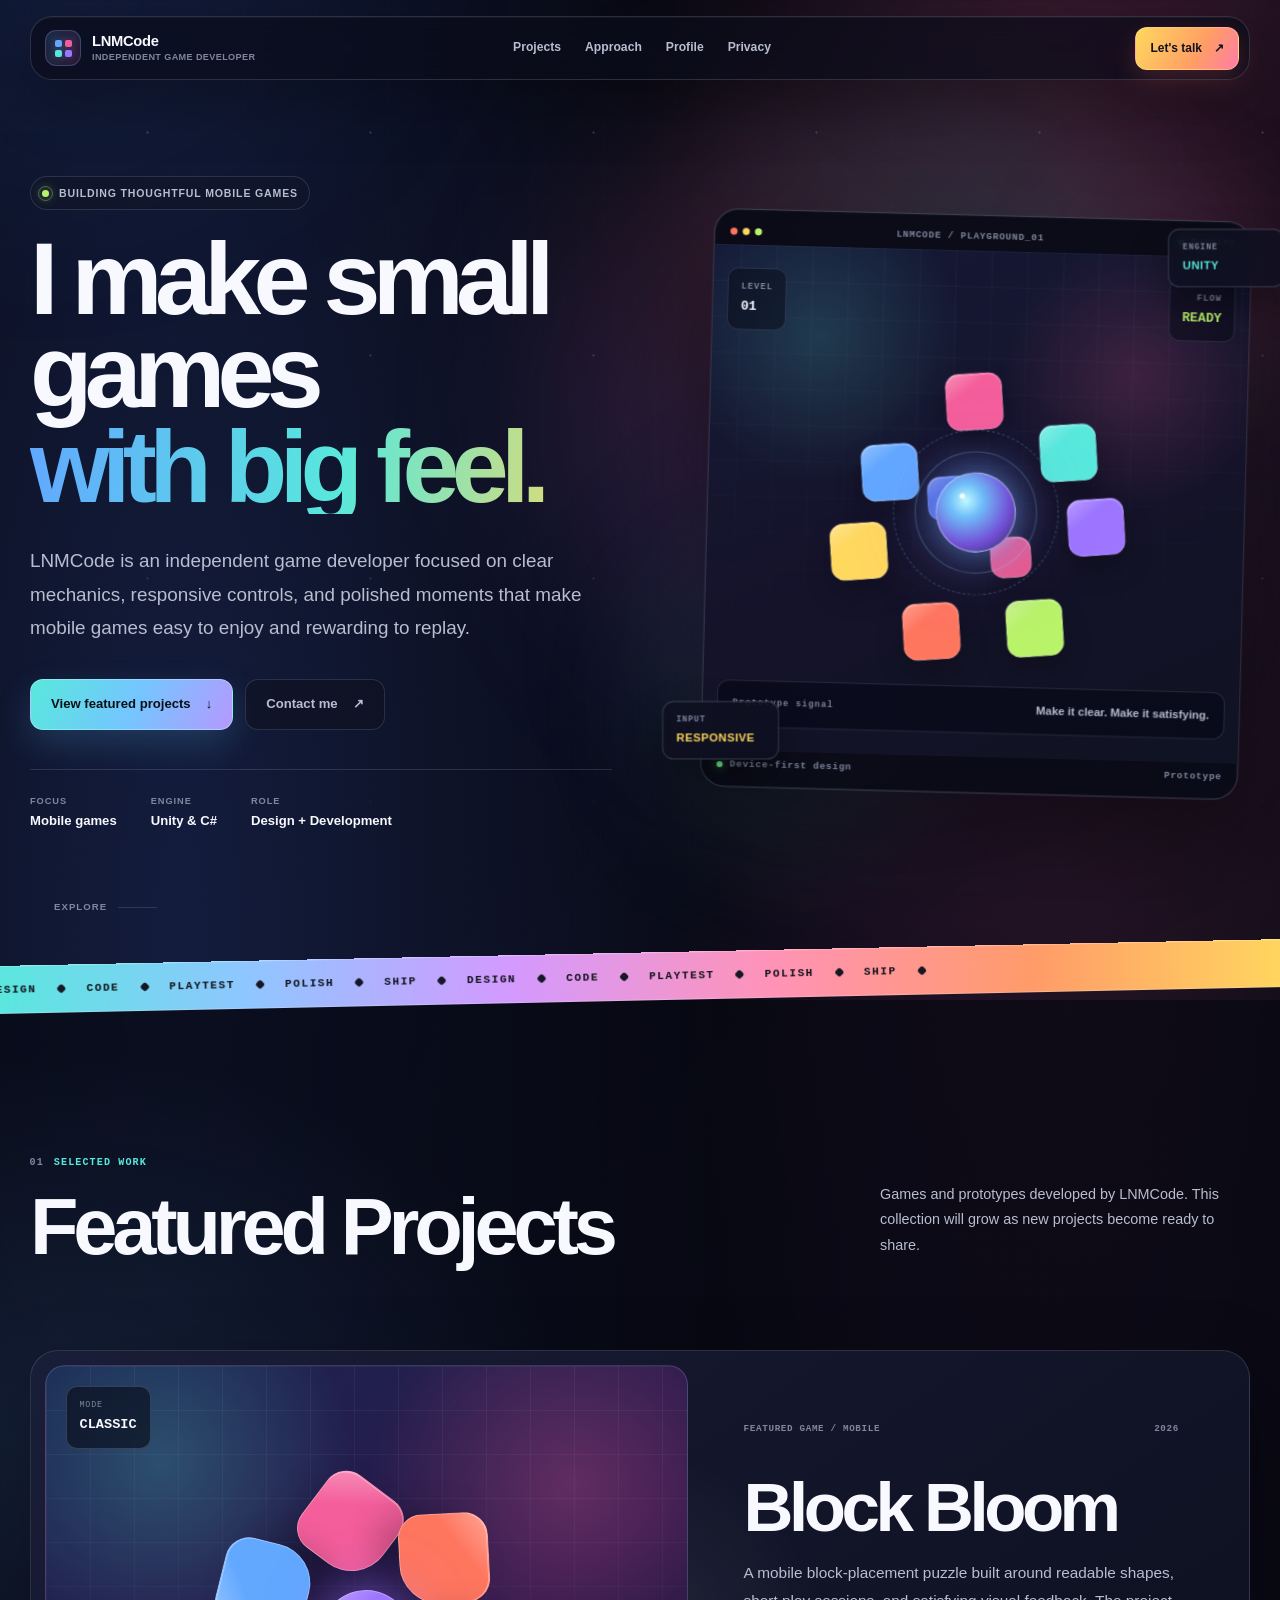
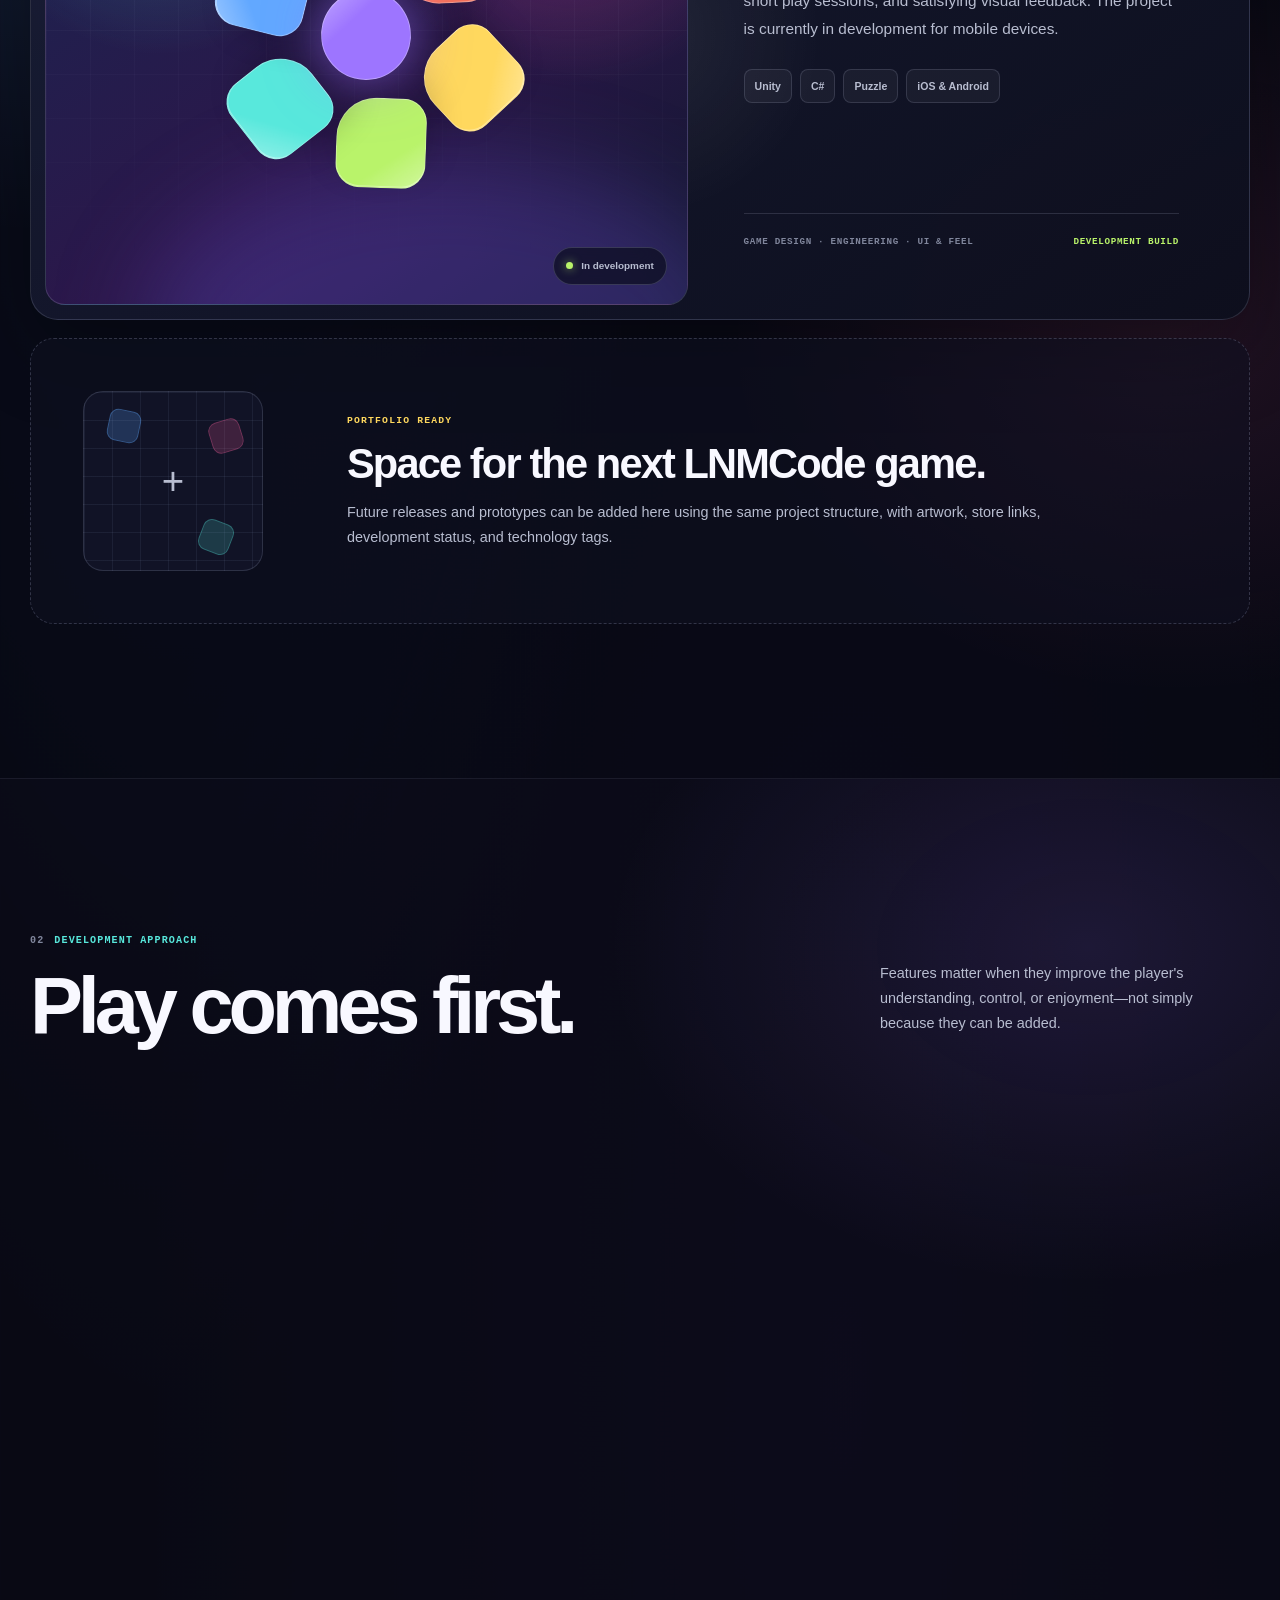
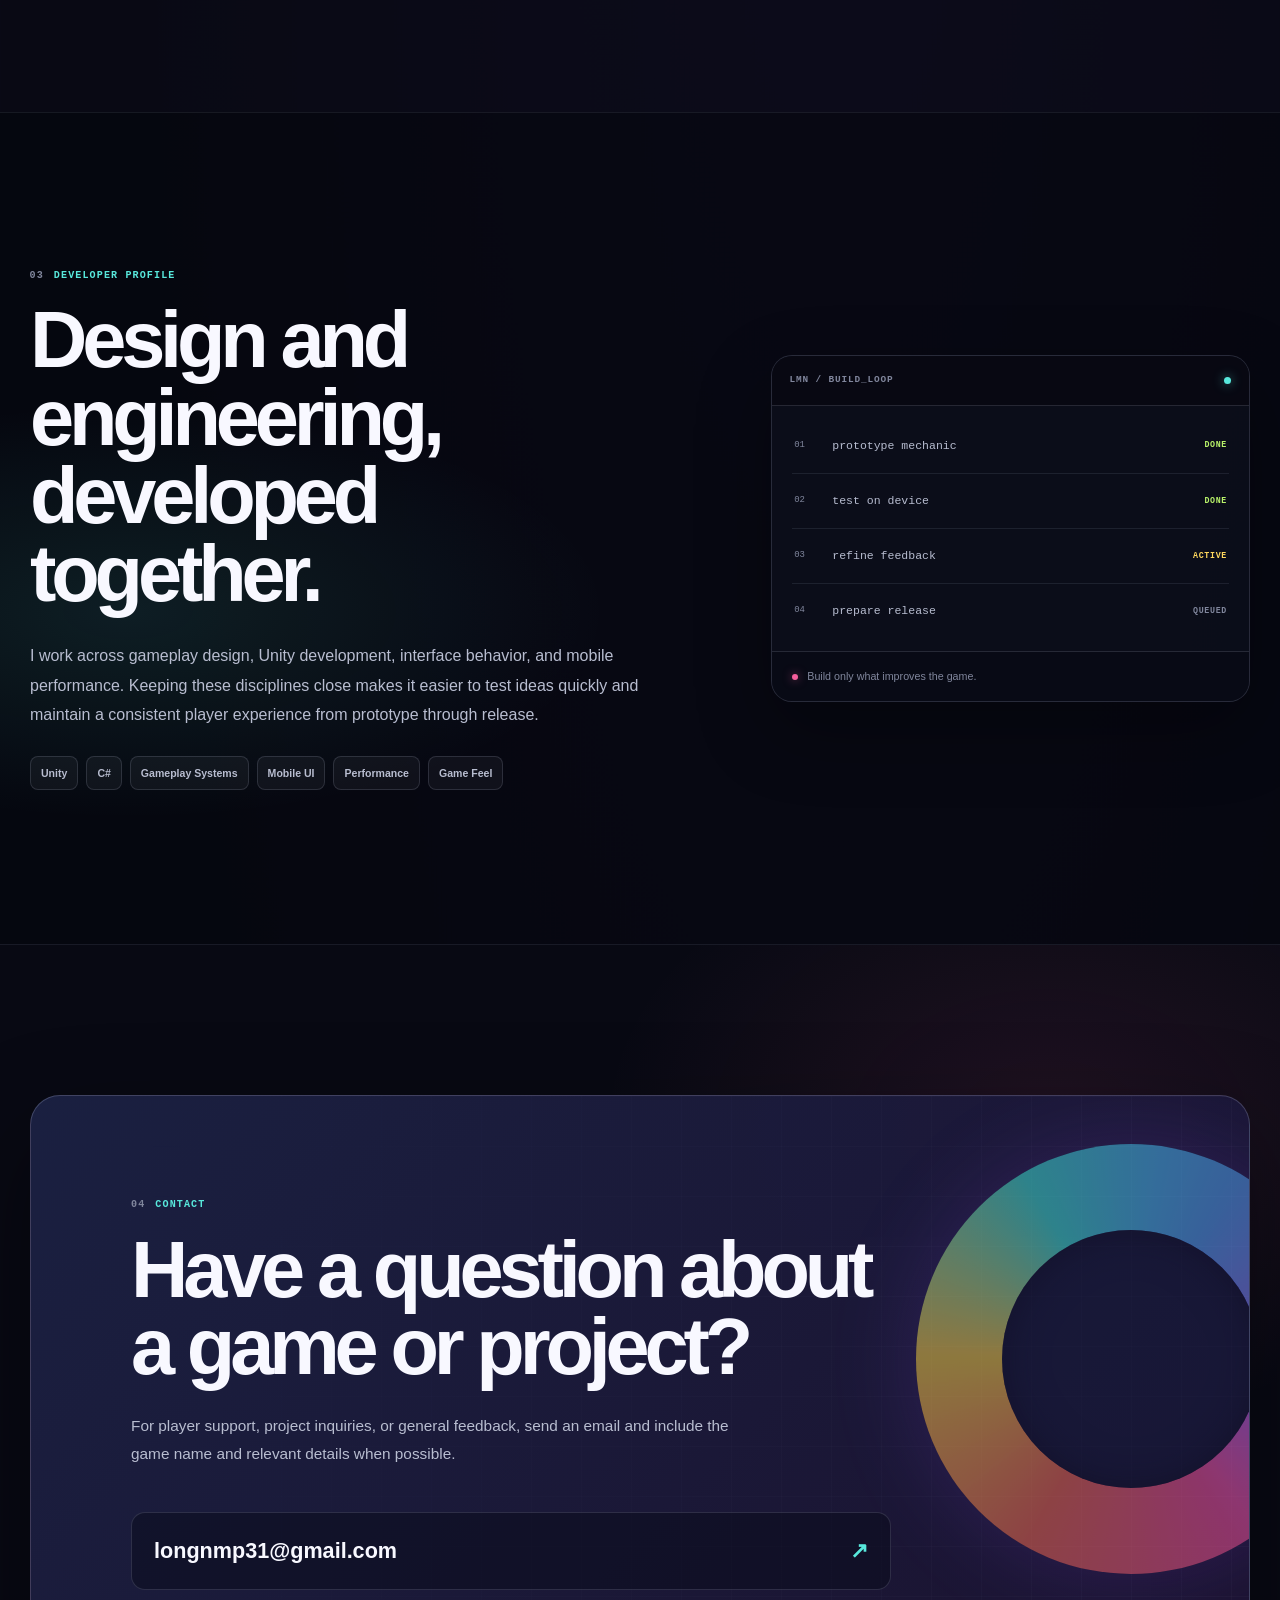
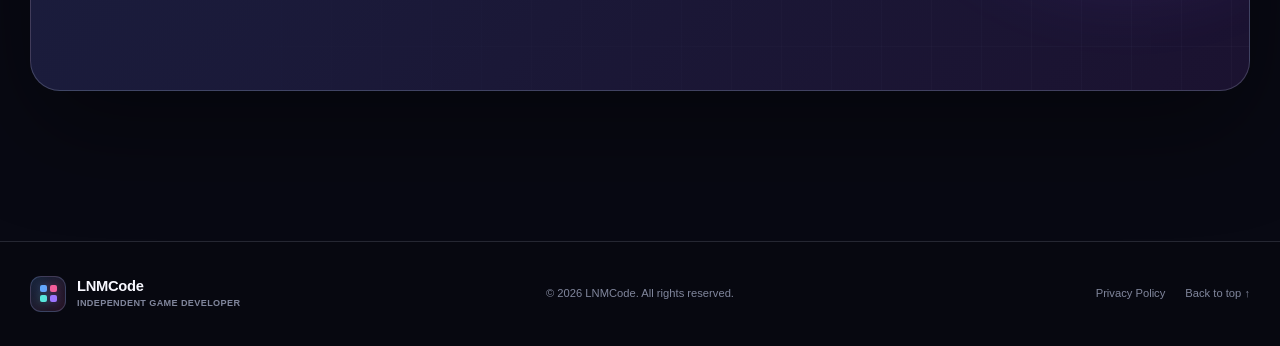
==== commit f27ac72f: "Add files via upload" ====
--- a/index.html
+++ b/index.html
@@ -7,20 +7,22 @@
   <meta name="theme-color" content="#090a14">
   <meta name="robots" content="index, follow">
 
-  <title>LMNCode | Independent Game Developer</title>
+  <title>LNMCode | Independent Game Developer</title>
   <meta
     name="description"
-    content="LMNCode is an independent game developer creating focused, polished mobile games with clear mechanics and responsive play."
+    content="LNMCode is an independent game developer creating focused, polished mobile games with clear mechanics and responsive play."
   >
 
   <meta property="og:type" content="website">
-  <meta property="og:site_name" content="LMNCode">
-  <meta property="og:title" content="LMNCode | Independent Game Developer">
+  <meta property="og:site_name" content="LNMCode">
+  <meta property="og:title" content="LNMCode | Independent Game Developer">
   <meta
     property="og:description"
     content="Independent mobile games built around clear mechanics, responsive controls, and thoughtful polish."
   >
 
+  <link rel="icon" type="image/png" sizes="64x64" href="./assets/favicon.png">
+  <link rel="apple-touch-icon" sizes="180x180" href="./assets/apple-touch-icon.png">
   <link rel="stylesheet" href="./assets/css/site.css">
   <link rel="stylesheet" href="./assets/css/home.css">
   <script src="./assets/js/site.js"></script>
@@ -31,12 +33,12 @@
 
   <header class="portfolio-header">
     <div class="container portfolio-nav-shell">
-      <a class="portfolio-brand" href="./index.html" aria-label="LMNCode home" aria-current="page">
+      <a class="portfolio-brand" href="./index.html" aria-label="LNMCode home" aria-current="page">
         <span class="portfolio-brand-mark" aria-hidden="true">
           <i></i><i></i><i></i><i></i>
         </span>
         <span>
-          <strong>LMNCode</strong>
+          <strong>LNMCode</strong>
           <small>Independent game developer</small>
         </span>
       </a>
@@ -48,7 +50,7 @@
         <a href="./privacy-policy.html">Privacy</a>
       </nav>
 
-      <a class="nav-contact" href="mailto:longnmp31@gmail.com?subject=Hello%20LMNCode">
+      <a class="nav-contact" href="mailto:longnmp31@gmail.com?subject=Hello%20LNMCode">
         Let's talk <span aria-hidden="true">↗</span>
       </a>
     </div>
@@ -62,13 +64,20 @@
           Building thoughtful mobile games
         </p>
 
-        <h1 id="hero-title" class="portfolio-title" data-reveal style="--delay: 70ms">
-          <span>I make small games</span>
-          <span class="title-accent">with big feel.</span>
+        <h1
+          id="hero-title"
+          class="portfolio-title"
+          aria-label="I make small games with big feel."
+          data-reveal
+          data-typing-heading
+          style="--delay: 70ms"
+        >
+          <span class="typing-line" aria-hidden="true" data-typing-text="I make small games">I make small games</span>
+          <span class="title-accent typing-line" aria-hidden="true" data-typing-text="with big feel.">with big feel.</span>
         </h1>
 
         <p class="portfolio-intro" data-reveal style="--delay: 130ms">
-          LMNCode is an independent game developer focused on clear mechanics,
+          LNMCode is an independent game developer focused on clear mechanics,
           responsive controls, and polished moments that make mobile games easy
           to enjoy and rewarding to replay.
         </p>
@@ -77,7 +86,7 @@
           <a class="portfolio-button button-color" href="#projects">
             View featured projects <span aria-hidden="true">↓</span>
           </a>
-          <a class="portfolio-button button-dark" href="mailto:longnmp31@gmail.com?subject=Hello%20LMNCode">
+          <a class="portfolio-button button-dark" href="mailto:longnmp31@gmail.com?subject=Hello%20LNMCode">
             Contact me <span aria-hidden="true">↗</span>
           </a>
         </div>
@@ -103,7 +112,7 @@
         <div class="game-window">
           <div class="game-window-bar">
             <div class="window-dots" aria-hidden="true"><i></i><i></i><i></i></div>
-            <span>LMNCODE / PLAYGROUND_01</span>
+            <span>LNMCODE / PLAYGROUND_01</span>
             <span class="window-live"><i aria-hidden="true"></i> Running</span>
           </div>
 
@@ -171,7 +180,7 @@
             <h2>Featured Projects</h2>
           </div>
           <p>
-            Games and prototypes developed by LMNCode. This collection will grow
+            Games and prototypes developed by LNMCode. This collection will grow
             as new projects become ready to share.
           </p>
         </header>
@@ -225,7 +234,7 @@
             </div>
             <div>
               <p class="slot-label">Portfolio ready</p>
-              <h3>Space for the next LMNCode game.</h3>
+              <h3>Space for the next LNMCode game.</h3>
               <p>
                 Future releases and prototypes can be added here using the same
                 project structure, with artwork, store links, development status,
@@ -326,7 +335,7 @@
           For player support, project inquiries, or general feedback, send an
           email and include the game name and relevant details when possible.
         </p>
-        <a href="mailto:longnmp31@gmail.com?subject=Hello%20LMNCode">
+        <a href="mailto:longnmp31@gmail.com?subject=Hello%20LNMCode">
           <span>longnmp31@gmail.com</span><i aria-hidden="true">↗</i>
         </a>
       </div>
@@ -335,12 +344,12 @@
 
   <footer class="portfolio-footer">
     <div class="container portfolio-footer-inner">
-      <a class="portfolio-brand footer-brand" href="./index.html" aria-label="LMNCode home">
+      <a class="portfolio-brand footer-brand" href="./index.html" aria-label="LNMCode home">
         <span class="portfolio-brand-mark" aria-hidden="true"><i></i><i></i><i></i><i></i></span>
-        <span><strong>LMNCode</strong><small>Independent game developer</small></span>
+        <span><strong>LNMCode</strong><small>Independent game developer</small></span>
       </a>
 
-      <p>&copy; 2026 LMNCode. All rights reserved.</p>
+      <p>&copy; 2026 LNMCode. All rights reserved.</p>
 
       <nav aria-label="Footer navigation">
         <a href="./privacy-policy.html">Privacy Policy</a>
--- a/assets/css/site.css
+++ b/assets/css/site.css
@@ -666,7 +666,7 @@
 }
 
 /* ================================================================
-   LMNCode homepage
+   LNMCode homepage
    ================================================================ */
 
 .home-page {
--- a/assets/css/home.css
+++ b/assets/css/home.css
@@ -275,6 +275,28 @@
   display: block;
 }
 
+.typing-line {
+  min-height: 0.91em;
+}
+
+.typing-line.is-active::after {
+  display: inline-block;
+  width: 0.055em;
+  height: 0.78em;
+  margin-left: 0.075em;
+  background: var(--pf-text);
+  border-radius: 999px;
+  box-shadow: 0 0 14px rgba(248, 248, 255, 0.38);
+  content: "";
+  animation: pf-caret-blink 760ms steps(1, end) infinite;
+  transform: translateY(0.06em);
+}
+
+.title-accent.typing-line.is-active::after {
+  background: var(--pf-cyan);
+  box-shadow: 0 0 16px rgba(88, 232, 220, 0.62);
+}
+
 .title-accent {
   width: fit-content;
   padding-right: 0.06em;
@@ -1631,6 +1653,17 @@
   75%, 100% { opacity: 0; transform: scale(1.7); }
 }
 
+@keyframes pf-caret-blink {
+  0%,
+  48% {
+    opacity: 1;
+  }
+  49%,
+  100% {
+    opacity: 0;
+  }
+}
+
 @keyframes pf-hue-drift {
   0% { opacity: 0.62; transform: translateX(-18%) scale(0.94) rotate(-8deg); }
   100% { opacity: 0.9; transform: translateX(-12%) scale(1.06) rotate(8deg); }
